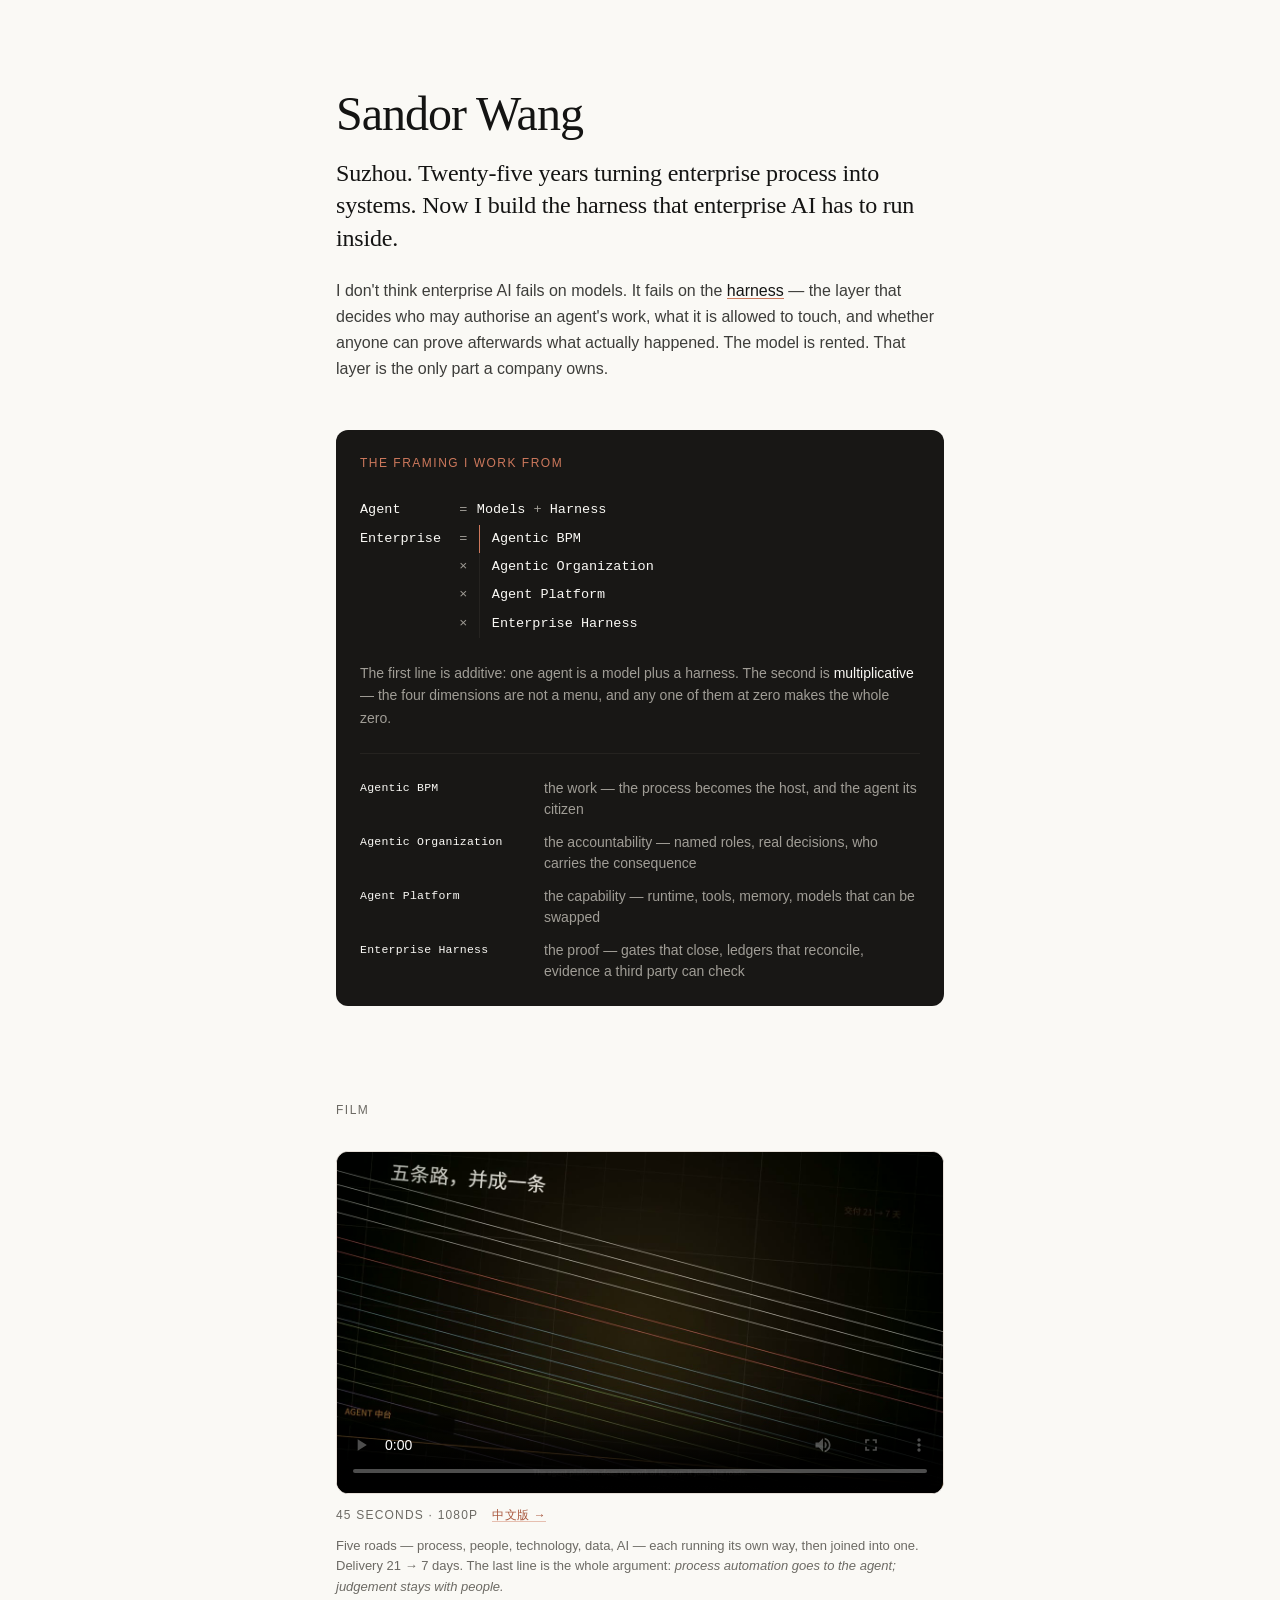
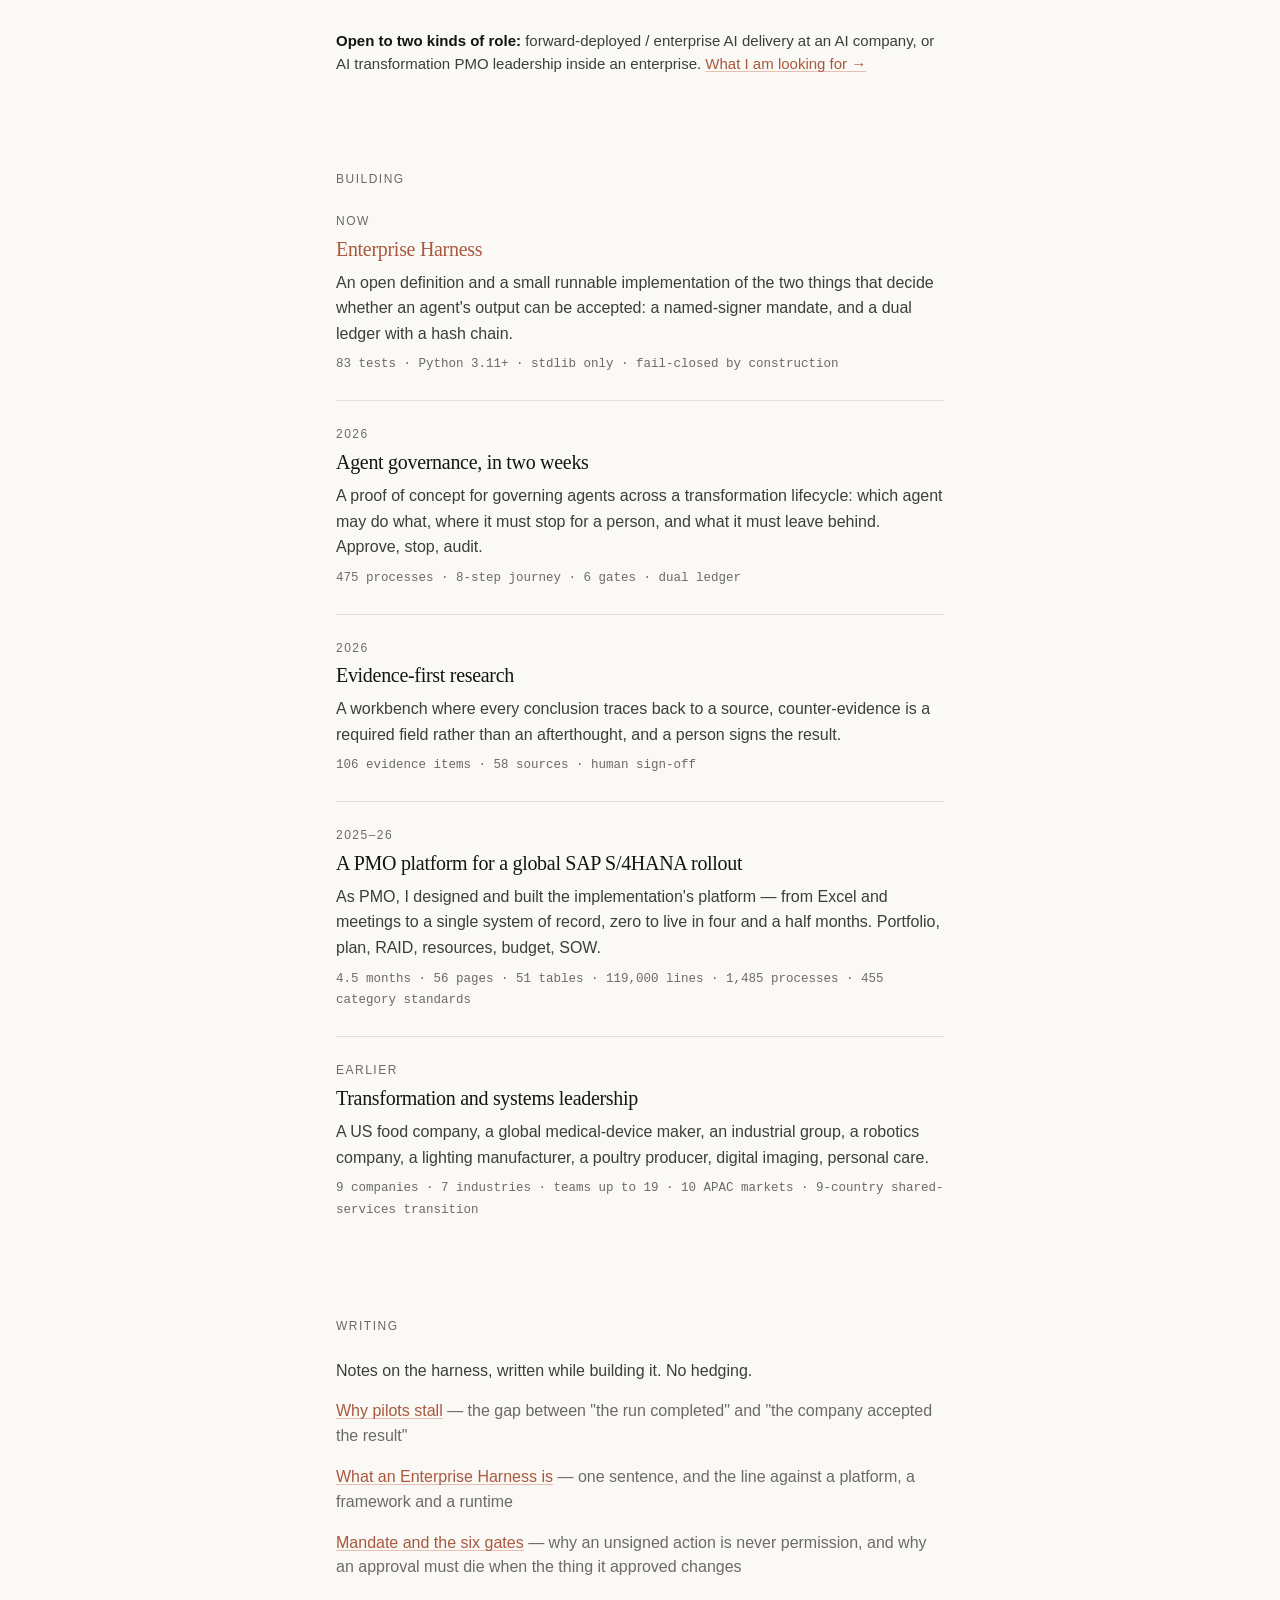
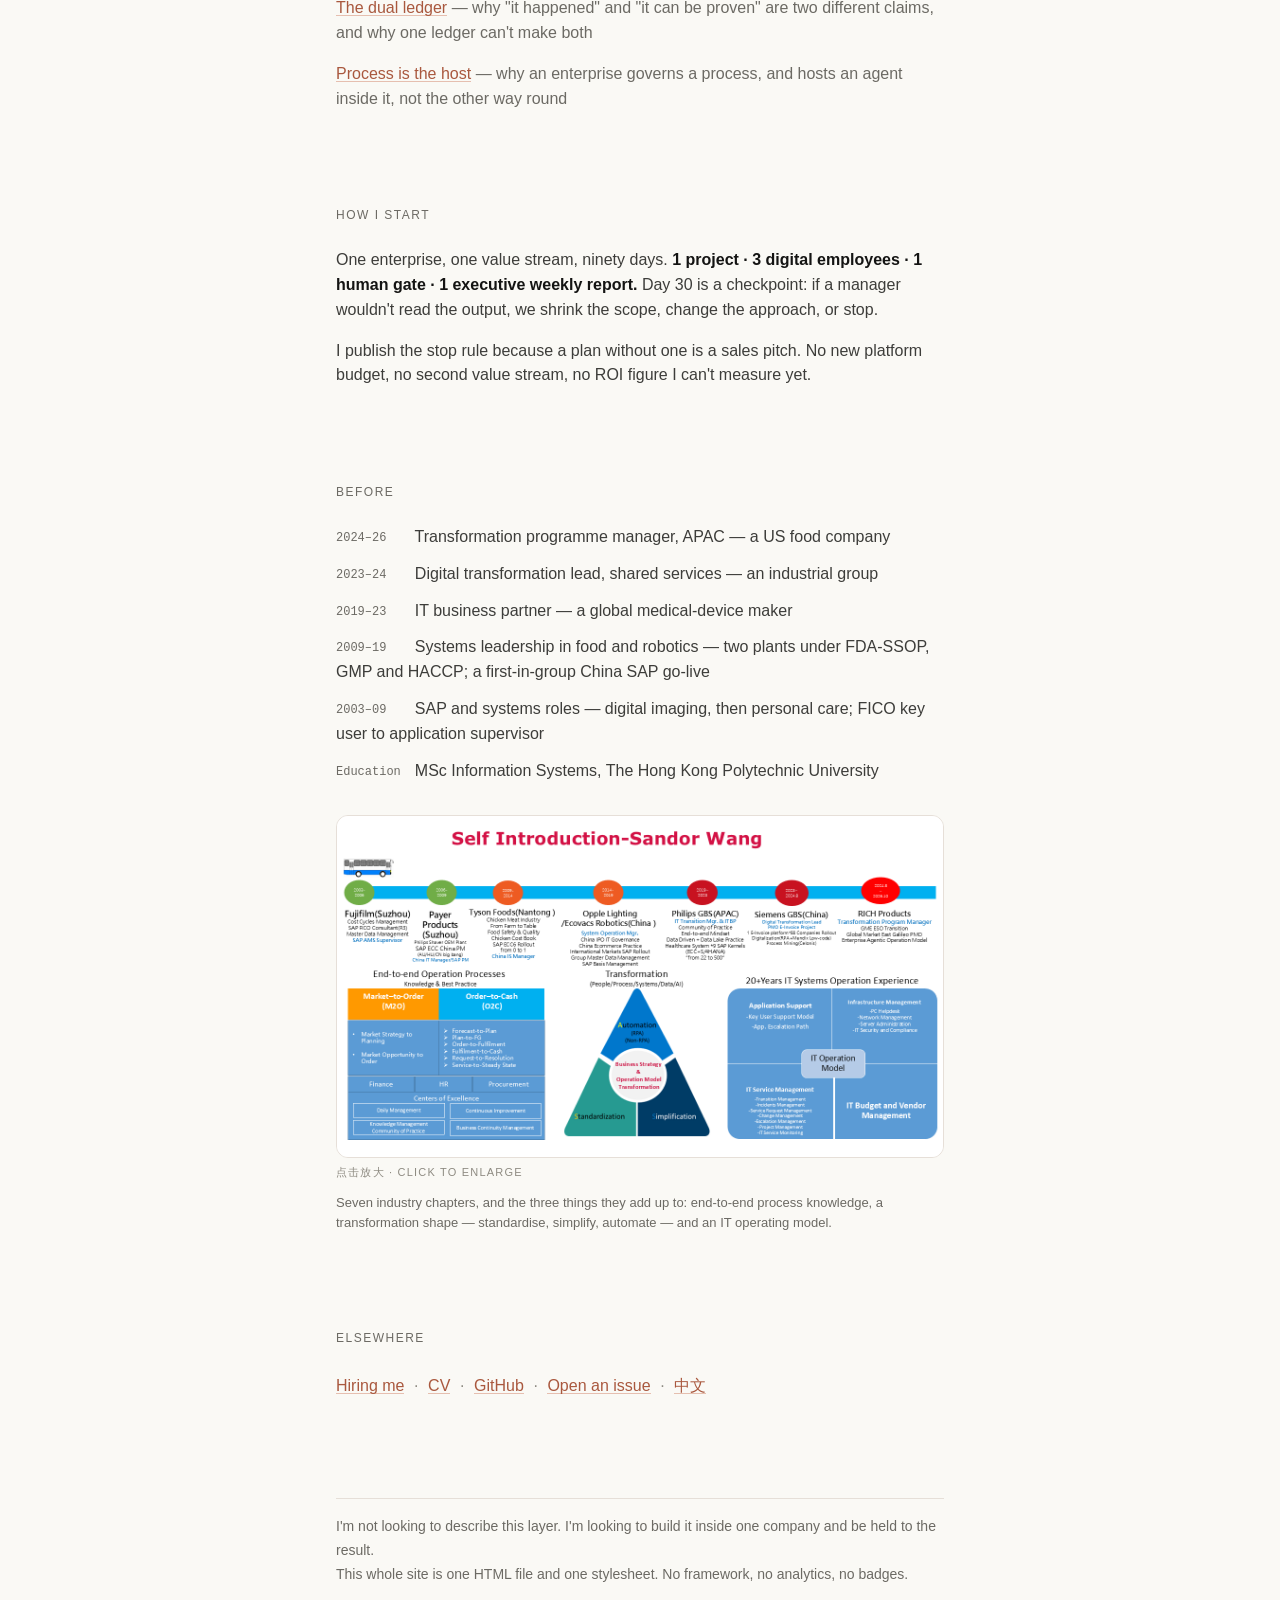
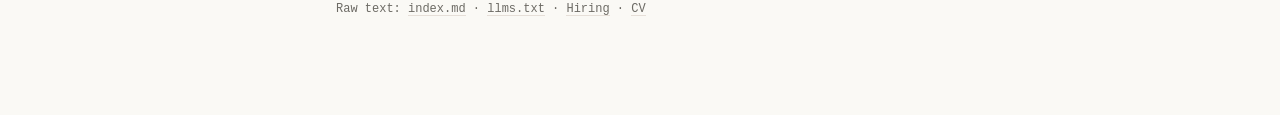
==== index.html @ 7110438d "Images: click to enlarge, pure CSS lightbox (no JavaScript)" ====
<!DOCTYPE html>
<html lang="en">
<head>
<meta charset="utf-8">
<meta name="viewport" content="width=device-width, initial-scale=1">
<title>Sandor Wang — Enterprise Harness · AI transformation PMO</title>
<meta name="description" content="Sandor Wang, Suzhou. AI transformation PMO and enterprise AI delivery. 25+ years of process transformation and PMO; designed and built a PMO platform for a global SAP S/4HANA rollout in 4.5 months; two weeks to make AI agents governable. Now building Enterprise Harness.">
<meta name="keywords" content="AI transformation, AI transformation PMO, enterprise AI, AI adoption, agent governance, AI PMO, forward deployed engineer, enterprise AI solutions architect, digital transformation, PMO transformation, process transformation, SAP S/4HANA program management, human-in-the-loop, audit trail, 企业 AI 落地, AI 转型, 数字化转型">
<meta name="author" content="Sandor Wang">
<link rel="canonical" href="https://sdr010-coder.github.io/">
<link rel="stylesheet" href="styles.css">
<link rel="alternate" type="text/markdown" href="index.md">
<link rel="alternate" hreflang="zh-CN" href="zh.html">

<meta property="og:type" content="profile">
<meta property="og:title" content="Sandor Wang — Enterprise Harness · AI transformation PMO">
<meta property="og:description" content="Enterprise AI does not fail on models. It fails on the harness. 25+ years of enterprise process, now building the layer that makes agent work acceptable, not just executable.">
<meta property="og:url" content="https://sdr010-coder.github.io/">
<meta property="og:image" content="https://sdr010-coder.github.io/assets/harness-picture.png">
<meta name="twitter:card" content="summary_large_image">
<meta name="twitter:title" content="Sandor Wang — Enterprise Harness">
<meta name="twitter:description" content="Enterprise AI does not fail on models. It fails on the harness.">

<!-- GEO: explicit entity definition for generative engines. Every fact here also appears on the page. -->
<script type="application/ld+json">
{
  "@context": "https://schema.org",
  "@type": "Person",
  "@id": "https://sdr010-coder.github.io/#person",
  "name": "Sandor Wang",
  "url": "https://sdr010-coder.github.io/",
  "image": "https://sdr010-coder.github.io/assets/harness-picture.png",
  "jobTitle": "AI transformation PMO lead · enterprise AI delivery",
  "description": "Twenty-five years turning enterprise process into systems across food, medical imaging, medical devices, personal care, industrial automation, lighting and robotics. Designed and built the PMO platform for a global SAP S/4HANA rollout, zero to live in 4.5 months. Now focused on Enterprise Harness: the layer that connects context, process, permissions, human gates and accountability so that agent work becomes auditable operating results instead of demos.",
  "homeLocation": { "@type": "Place", "name": "Suzhou, China" },
  "seeks": {
    "@type": "Demand",
    "name": "Forward-deployed / enterprise AI delivery role at an AI company, or AI transformation PMO leadership inside an enterprise",
    "description": "Forward-deployed engineer, enterprise AI solutions architect, AI delivery lead, AI transformation PMO lead, head of AI adoption.",
    "availabilityStarts": "2026-11-16",
    "areaServed": ["CN", "APAC", "Remote"]
  },
  "knowsAbout": [
    "Enterprise Harness",
    "AI transformation",
    "AI adoption",
    "enterprise AI",
    "agent governance",
    "AI PMO",
    "forward deployed engineering",
    "enterprise AI solutions",
    "Agentic Business Process Management",
    "human-in-the-loop approval gates",
    "audit trails and attestation",
    "process mining and process ontology",
    "PMO transformation",
    "digital transformation",
    "SAP S/4HANA programme delivery",
    "agentic organization design",
    "regulated industry operations",
    "AI 转型",
    "企业 AI 落地",
    "智能体治理"
  ],
  "knowsLanguage": ["en", "zh", "ja"],
  "alumniOf": { "@type": "CollegeOrUniversity", "name": "The Hong Kong Polytechnic University" },
  "sameAs": [
    "https://github.com/sdr010-coder",
    "https://github.com/sdr010-coder/EnterpriseHARNESS"
  ],
  "mainEntityOfPage": "https://sdr010-coder.github.io/",
  "subjectOf": {
    "@type": "CreativeWork",
    "name": "Enterprise Harness",
    "url": "https://github.com/sdr010-coder/EnterpriseHARNESS",
    "description": "An open definition, eleven documents and a small runnable reference implementation: a named-signer mandate, six fail-closed gates, and a dual ledger with a hash chain. Enterprise Harness = Harness + Mandate + Ledger."
  }
}
</script>
</head>
<body>
<div class="wrap">

<h1>Sandor Wang</h1>

<p class="lead">Suzhou. Twenty-five years turning enterprise process into systems. Now I build the harness that enterprise AI has to run inside.</p>

<p class="thesis">I don't think enterprise AI fails on models. It fails on the <em>harness</em> — the layer that decides who may authorise an agent's work, what it is allowed to touch, and whether anyone can prove afterwards what actually happened. The model is rented. That layer is the only part a company owns.</p>

<div class="framing">
  <p class="kicker">The framing I work from</p>

  <div class="formula">
    <span class="lhs">Agent</span>
    <span class="eq">=</span>
    <span class="rhs">Models <span class="op">+</span> Harness</span>

    <span class="lhs">Enterprise</span>
    <span class="eq">=</span>
    <span class="rhs group strong">Agentic BPM</span>

    <span></span><span class="op">×</span>
    <span class="rhs group">Agentic Organization</span>

    <span></span><span class="op">×</span>
    <span class="rhs group">Agent Platform</span>

    <span></span><span class="op">×</span>
    <span class="rhs group">Enterprise Harness</span>
  </div>

  <p class="note">The first line is additive: one agent is a model plus a harness. The second is <strong>multiplicative</strong> — the four dimensions are not a menu, and any one of them at zero makes the whole zero.</p>

  <ul class="dims">
    <li><b>Agentic BPM</b><span>the work — the process becomes the host, and the agent its citizen</span></li>
    <li><b>Agentic Organization</b><span>the accountability — named roles, real decisions, who carries the consequence</span></li>
    <li><b>Agent Platform</b><span>the capability — runtime, tools, memory, models that can be swapped</span></li>
    <li><b>Enterprise Harness</b><span>the proof — gates that close, ledgers that reconcile, evidence a third party can check</span></li>
  </ul>
</div>

<h2 id="film">Film</h2>

<figure class="shot film">
  <video controls preload="metadata" playsinline poster="assets/video/poster-en.jpg">
    <source src="assets/video/agent-platform-en.mp4" type="video/mp4">
    Your browser does not support video. <a href="assets/video/agent-platform-en.mp4">Download the film</a>.
  </video>
  <div class="film-meta">
    <span>45 seconds · 1080p</span>
    <span class="alt"><a href="zh.html#film">中文版 →</a></span>
  </div>
  <figcaption>Five roads — process, people, technology, data, AI — each running its own way, then joined into one. Delivery 21 → 7 days. The last line is the whole argument: <em>process automation goes to the agent; judgement stays with people.</em></figcaption>
</figure>

<p style="margin: var(--s-lg) 0 0; font-size: 15px;">
  <strong>Open to two kinds of role:</strong> forward-deployed / enterprise AI delivery at an AI company, or AI transformation PMO leadership inside an enterprise.
  <a href="hiring.html">What I am looking for →</a>
</p>

<h2>Building</h2>

<dl class="ledger">

  <dt>Now</dt>
  <dd>
    <span class="what"><a href="building/enterprise-harness.html">Enterprise Harness</a></span>
    An open definition and a small runnable implementation of the two things that decide whether an agent's output can be accepted: a named-signer mandate, and a dual ledger with a hash chain.
    <span class="nums">83 tests · Python 3.11+ · stdlib only · fail-closed by construction</span>
  </dd>

  <dt>2026</dt>
  <dd>
    <span class="what">Agent governance, in two weeks</span>
    A proof of concept for governing agents across a transformation lifecycle: which agent may do what, where it must stop for a person, and what it must leave behind. Approve, stop, audit.
    <span class="nums">475 processes · 8-step journey · 6 gates · dual ledger</span>
  </dd>

  <dt>2026</dt>
  <dd>
    <span class="what">Evidence-first research</span>
    A workbench where every conclusion traces back to a source, counter-evidence is a required field rather than an afterthought, and a person signs the result.
    <span class="nums">106 evidence items · 58 sources · human sign-off</span>
  </dd>

  <dt>2025–26</dt>
  <dd>
    <span class="what">A PMO platform for a global SAP S/4HANA rollout</span>
    As PMO, I designed and built the implementation's platform — from Excel and meetings to a single system of record, zero to live in four and a half months. Portfolio, plan, RAID, resources, budget, SOW.
    <span class="nums">4.5 months · 56 pages · 51 tables · 119,000 lines · 1,485 processes · 455 category standards</span>
  </dd>

  <dt>Earlier</dt>
  <dd>
    <span class="what">Transformation and systems leadership</span>
    A US food company, a global medical-device maker, an industrial group, a robotics company, a lighting manufacturer, a poultry producer, digital imaging, personal care.
    <span class="nums">9 companies · 7 industries · teams up to 19 · 10 APAC markets · 9-country shared-services transition</span>
  </dd>

</dl>

<h2>Writing</h2>

<p>Notes on the harness, written while building it. No hedging.</p>

<ul class="notes">
  <li><a href="https://github.com/sdr010-coder/EnterpriseHARNESS/blob/main/docs/01-the-problem.md">Why pilots stall</a> <span class="claim">— the gap between "the run completed" and "the company accepted the result"</span></li>
  <li><a href="https://github.com/sdr010-coder/EnterpriseHARNESS/blob/main/docs/02-what-is-enterprise-harness.md">What an Enterprise Harness is</a> <span class="claim">— one sentence, and the line against a platform, a framework and a runtime</span></li>
  <li><a href="https://github.com/sdr010-coder/EnterpriseHARNESS/blob/main/docs/04-mandate-and-gates.md">Mandate and the six gates</a> <span class="claim">— why an unsigned action is never permission, and why an approval must die when the thing it approved changes</span></li>
  <li><a href="https://github.com/sdr010-coder/EnterpriseHARNESS/blob/main/docs/05-dual-ledger.md">The dual ledger</a> <span class="claim">— why "it happened" and "it can be proven" are two different claims, and why one ledger can't make both</span></li>
  <li><a href="https://github.com/sdr010-coder/EnterpriseHARNESS/blob/main/docs/06-process-is-the-host.md">Process is the host</a> <span class="claim">— why an enterprise governs a process, and hosts an agent inside it, not the other way round</span></li>
</ul>

<h2>How I start</h2>

<p>One enterprise, one value stream, ninety days. <strong>1 project · 3 digital employees · 1 human gate · 1 executive weekly report.</strong> Day 30 is a checkpoint: if a manager wouldn't read the output, we shrink the scope, change the approach, or stop.</p>

<p>I publish the stop rule because a plan without one is a sales pitch. No new platform budget, no second value stream, no ROI figure I can't measure yet.</p>

<h2>Before</h2>

<ul class="before">
  <li><span class="when">2024–26</span> Transformation programme manager, APAC — a US food company</li>
  <li><span class="when">2023–24</span> Digital transformation lead, shared services — an industrial group</li>
  <li><span class="when">2019–23</span> IT business partner — a global medical-device maker</li>
  <li><span class="when">2009–19</span> Systems leadership in food and robotics — two plants under FDA-SSOP, GMP and HACCP; a first-in-group China SAP go-live</li>
  <li><span class="when">2003–09</span> SAP and systems roles — digital imaging, then personal care; FICO key user to application supervisor</li>
  <li><span class="when">Education</span> MSc Information Systems, The Hong Kong Polytechnic University</li>
</ul>

<figure class="shot" id="career-figure">
  <a class="zoom" href="#zoom-career" aria-label="Enlarge the career timeline">
    <img src="assets/career.png" alt="A career timeline from 2003 to 2026 across seven industries, with the end-to-end process maps and the transformation and IT operating models behind them">
  </a>
  <figcaption>Seven industry chapters, and the three things they add up to: end-to-end process knowledge, a transformation shape — standardise, simplify, automate — and an IT operating model.</figcaption>
</figure>

<a class="lightbox" id="zoom-career" href="#career-figure" aria-label="Close the enlarged image">
  <img src="assets/career.png" alt="">
  <span class="hint">click anywhere to close · 点击任意处关闭</span>
</a>

<h2>Elsewhere</h2>

<p class="elsewhere">
  <a href="hiring.html">Hiring me</a><span class="sep">·</span><a href="cv.html">CV</a><span class="sep">·</span><a href="https://github.com/sdr010-coder">GitHub</a><span class="sep">·</span><a href="https://github.com/sdr010-coder/EnterpriseHARNESS/issues">Open an issue</a><span class="sep">·</span><a href="zh.html">中文</a>
</p>

<hr>

<footer>
  I'm not looking to describe this layer. I'm looking to build it inside one company and be held to the result.<br>
  This whole site is one HTML file and one stylesheet. No framework, no analytics, no badges.
  <div class="raw">Raw text: <a href="index.md">index.md</a> · <a href="llms.txt">llms.txt</a> · <a href="hiring.html">Hiring</a> · <a href="cv.html">CV</a></div>
</footer>

</div>
</body>
</html>
---- styles.css ----
/* Sandor Wang — personal site
   Design system: the "claude" pack from awesome-design-md
   (D:/AICODING2/Awesome-Design-md/design-md/claude/DESIGN.md;
    upstream https://github.com/VoltAgent/awesome-design-md).
   Colour, type, spacing and radius tokens are taken from that pack verbatim.
   Dark mode is composed ONLY from the pack's documented dark surfaces.

   Discipline: serif display at weight 400 with negative tracking + humanist
   sans body. Mono is reserved for data (the formula, metrics, dates).
   Coral is scarce: the eyebrow, one accent rule, one underline. */

:root {
  /* ---- colour tokens (pack section: colors) ---- */
  --canvas: #faf9f5;
  --surface-soft: #f5f0e8;
  --surface-card: #efe9de;
  --surface-cream-strong: #e8e0d2;
  --surface-dark: #181715;
  --surface-dark-elevated: #252320;
  --surface-dark-soft: #1f1e1b;

  --ink: #141413;
  --body: #3d3d3a;
  --muted: #6c6a64;
  --muted-soft: #8e8b82;
  --hairline: #e6dfd8;
  --hairline-soft: #ebe6df;

  --primary: #cc785c;
  --primary-active: #a9583e;
  --on-primary: #ffffff;
  --on-dark: #faf9f5;
  --on-dark-soft: #a09d96;

  /* ---- type (pack section: typography) ---- */
  --font-display: "Tiempos Headline", "Copernicus", Garamond, "Times New Roman", serif;
  --font-sans: Inter, -apple-system, BlinkMacSystemFont, "Segoe UI", Roboto, "Helvetica Neue", sans-serif;
  --font-mono: "JetBrains Mono", ui-monospace, SFMono-Regular, Menlo, Consolas, monospace;

  /* ---- spacing (pack section: layout) ---- */
  --s-xxs: 4px;
  --s-xs: 8px;
  --s-sm: 12px;
  --s-md: 16px;
  --s-lg: 24px;
  --s-xl: 32px;
  --s-xxl: 48px;
  --s-section: 96px;

  /* ---- shapes (pack section: shapes) ---- */
  --r-sm: 6px;
  --r-md: 8px;
  --r-lg: 12px;
}

/* Dark mode composed only from documented dark tokens:
   surface-dark, surface-dark-elevated, on-dark, on-dark-soft, cream-strong. */
@media (prefers-color-scheme: dark) {
  :root {
    --canvas: #181715;
    --surface-soft: #1f1e1b;
    --surface-card: #252320;

    --ink: #faf9f5;
    --body: #e8e0d2;
    --muted: #a09d96;
    --muted-soft: #8e8b82;
    --hairline: #252320;
    --hairline-soft: #1f1e1b;
  }
}

* { box-sizing: border-box; }
html { -webkit-text-size-adjust: 100%; scroll-behavior: smooth; }

body {
  margin: 0;
  padding: 88px 28px var(--s-section);
  background: var(--canvas);
  color: var(--ink);
  font-family: var(--font-sans);
  font-size: 16px;
  line-height: 1.55;
  -webkit-font-smoothing: antialiased;
  text-rendering: optimizeLegibility;
}

.wrap { max-width: 38rem; margin: 0 auto; }

/* ---------- display type: serif, weight 400, negative tracking ---------- */

h1 {
  font-family: var(--font-display);
  font-size: clamp(2.25rem, 6vw, 3rem);
  font-weight: 400;
  line-height: 1.1;
  letter-spacing: -1px;
  margin: 0 0 var(--s-md);
}

h2 {
  font-family: var(--font-sans);
  font-size: 12px;
  font-weight: 500;
  line-height: 1.4;
  letter-spacing: 1.5px;
  text-transform: uppercase;
  color: var(--muted);
  margin: var(--s-section) 0 var(--s-lg);
}

p { margin: 0 0 var(--s-md); color: var(--body); }

.lead {
  font-family: var(--font-display);
  font-size: clamp(1.25rem, 3.2vw, 1.5rem);
  font-weight: 400;
  line-height: 1.35;
  letter-spacing: -0.2px;
  color: var(--ink);
  margin-bottom: var(--s-lg);
}

.thesis {
  font-size: 16px;
  line-height: 1.62;
  color: var(--body);
  margin-bottom: 0;
}

.thesis em {
  font-style: normal;
  color: var(--ink);
  box-shadow: inset 0 -1px 0 0 var(--primary);
}

/* Links use primary-active (#a9583e) rather than the pack's coral (#cc785c) on
   body text: coral on cream measures about 2.9:1, which fails WCAG AA for text.
   The documented active token measures about 4.9:1. Coral itself stays on the
   non-text accent: the eyebrow and the accent rule. */
a {
  color: var(--primary-active);
  text-decoration: none;
  box-shadow: inset 0 -1px 0 0 color-mix(in srgb, var(--primary) 45%, transparent);
  transition: box-shadow 120ms ease;
}

a:hover { box-shadow: inset 0 -1px 0 0 currentColor; }

strong { font-weight: 600; color: var(--ink); }

/* ---------- the framing panel: one dark surface on a cream page ---------- */

.framing {
  margin: var(--s-xxl) 0 var(--s-xl);
  padding: var(--s-lg);
  background: var(--surface-dark);
  color: var(--on-dark);
  border-radius: var(--r-lg);
}

.framing .kicker {
  font-family: var(--font-sans);
  font-size: 12px;
  font-weight: 500;
  letter-spacing: 1.5px;
  text-transform: uppercase;
  color: var(--primary);
  margin: 0 0 var(--s-lg);
}

.formula {
  display: grid;
  grid-template-columns: 6.2rem 1.1rem 1fr;
  align-items: baseline;
  font-family: var(--font-mono);
  font-size: 13.5px;
  line-height: 2.1;
}

.formula .lhs { color: var(--on-dark); font-weight: 500; }
.formula .eq,
.formula .op { color: var(--on-dark-soft); }
.formula .rhs { color: var(--on-dark); }

.formula .group {
  border-left: 1px solid var(--surface-dark-elevated);
  padding-left: var(--s-sm);
  margin-left: 2px;
}

.formula .group.strong { border-left-color: var(--primary); }

.framing .note {
  margin: var(--s-lg) 0 0;
  font-size: 14px;
  line-height: 1.6;
  color: var(--on-dark-soft);
}

.framing .note strong { color: var(--on-dark); font-weight: 500; }

.framing .dims {
  margin: var(--s-lg) 0 0;
  padding: var(--s-lg) 0 0;
  border-top: 1px solid var(--surface-dark-elevated);
  list-style: none;
  display: grid;
  gap: var(--s-sm);
}

.framing .dims li {
  display: grid;
  grid-template-columns: 10.5rem 1fr;
  gap: var(--s-md);
  font-size: 14px;
  line-height: 1.5;
  margin: 0;
}

.framing .dims b {
  font-family: var(--font-mono);
  font-size: 11.5px;
  font-weight: 400;
  letter-spacing: 0.02em;
  color: var(--on-dark);
  padding-top: 1px;
}

.framing .dims span { color: var(--on-dark-soft); }

/* In dark mode the page floor is already surface-dark, so the panel would vanish.
   Lift it to the pack's documented elevated dark surface and derive the internal
   hairlines from on-dark instead of introducing a new hex. */
@media (prefers-color-scheme: dark) {
  .framing { background: var(--surface-dark-elevated); }
  .formula .group { border-left-color: color-mix(in srgb, var(--on-dark) 18%, transparent); }
  .framing .dims { border-top-color: color-mix(in srgb, var(--on-dark) 18%, transparent); }
}

/* ---------- ledger ---------- */

dl.ledger { margin: 0; }

dl.ledger dt {
  font-family: var(--font-sans);
  font-size: 12px;
  font-weight: 500;
  letter-spacing: 1.5px;
  text-transform: uppercase;
  color: var(--muted);
  padding-top: var(--s-lg);
}

dl.ledger dt:first-of-type { padding-top: 0; }

dl.ledger dd {
  margin: 6px 0 0;
  padding-bottom: var(--s-lg);
  border-bottom: 1px solid var(--hairline);
  font-size: 16px;
  line-height: 1.6;
  color: var(--body);
}

dl.ledger dd:last-of-type { border-bottom: 0; padding-bottom: 0; }

dl.ledger .what {
  display: block;
  font-family: var(--font-display);
  font-size: 20px;
  font-weight: 400;
  letter-spacing: -0.3px;
  line-height: 1.25;
  color: var(--ink);
  margin-bottom: var(--s-xs);
}

dl.ledger .what a { box-shadow: none; }

dl.ledger .nums {
  display: block;
  font-family: var(--font-mono);
  font-size: 12.5px;
  line-height: 1.75;
  color: var(--muted);
  margin-top: var(--s-xs);
}

/* ---------- writing ---------- */

ul.notes { list-style: none; margin: 0; padding: 0; }

ul.notes li {
  margin: 0 0 var(--s-md);
  line-height: 1.55;
  color: var(--body);
}

ul.notes li .claim { color: var(--muted); }

/* ---------- before ---------- */

ul.before { list-style: none; margin: 0; padding: 0; }

ul.before li {
  margin: 0 0 var(--s-sm);
  line-height: 1.55;
  color: var(--body);
}

ul.before .when {
  font-family: var(--font-mono);
  font-size: 12px;
  color: var(--muted);
  display: inline-block;
  min-width: 6.2em;
  vertical-align: 1px;
}

/* ---------- contact ---------- */

p.elsewhere { line-height: 2; font-size: 16px; }

p.elsewhere span.sep { color: var(--muted-soft); margin: 0 0.6em; }

/* ---------- figures ---------- */

figure.shot { margin: var(--s-xl) 0; }

figure.shot img {
  display: block;
  width: 100%;
  height: auto;
  border: 1px solid var(--hairline);
  border-radius: var(--r-lg);
}

/* Click to enlarge. Pure CSS: the thumbnail links to a full-screen :target
   overlay holding the same image, so there is no JavaScript on the site and
   the big version is already in the browser cache. */

a.zoom {
  display: block;
  cursor: zoom-in;
  box-shadow: none;
  border-radius: var(--r-lg);
}

a.zoom img { transition: opacity 140ms ease; }
a.zoom:hover img { opacity: 0.92; }

a.zoom::after {
  content: "点击放大 · click to enlarge";
  display: block;
  font-family: var(--font-sans);
  font-size: 11px;
  font-weight: 500;
  letter-spacing: 1.2px;
  text-transform: uppercase;
  color: var(--muted-soft);
  margin-top: 6px;
}

.lightbox { display: none; }

.lightbox:target {
  display: flex;
  align-items: center;
  justify-content: center;
  position: fixed;
  inset: 0;
  z-index: 200;
  padding: 20px;
  background: rgba(20, 20, 19, 0.94);
  box-shadow: none;
  text-decoration: none;
  cursor: zoom-out;
  backdrop-filter: blur(3px);
}

.lightbox img {
  max-width: 100%;
  max-height: 100%;
  width: auto;
  height: auto;
  border-radius: var(--r-md);
  box-shadow: 0 20px 60px rgba(0, 0, 0, 0.5);
}

.lightbox .hint {
  position: fixed;
  top: 18px;
  right: 24px;
  font-family: var(--font-sans);
  font-size: 11px;
  letter-spacing: 1.2px;
  text-transform: uppercase;
  color: #faf9f5;
  opacity: 0.75;
}

figure.shot figcaption {
  font-family: var(--font-sans);
  font-size: 13px;
  line-height: 1.55;
  color: var(--muted);
  margin-top: var(--s-sm);
}

figure.shot figcaption a { color: var(--muted); }

/* ---------- footer ---------- */

hr {
  border: 0;
  border-top: 1px solid var(--hairline);
  margin: var(--s-section) 0 var(--s-md);
}

footer {
  font-size: 14px;
  line-height: 1.7;
  color: var(--muted);
}

footer a { color: var(--muted); box-shadow: inset 0 -1px 0 0 var(--hairline); }

footer .raw {
  font-family: var(--font-mono);
  font-size: 12px;
  color: var(--muted);
  margin-top: var(--s-sm);
}

/* ---------- project page ---------- */

.back {
  font-family: var(--font-sans);
  font-size: 14px;
  font-weight: 500;
  display: inline-block;
  margin-bottom: var(--s-xxl);
}

.kicker {
  font-family: var(--font-sans);
  font-size: 12px;
  font-weight: 500;
  letter-spacing: 1.5px;
  text-transform: uppercase;
  color: var(--primary);
  margin: 0 0 var(--s-sm);
}

.summary {
  font-family: var(--font-display);
  font-size: clamp(1.3rem, 3.4vw, 1.6rem);
  font-weight: 400;
  line-height: 1.35;
  letter-spacing: -0.2px;
  color: var(--ink);
  margin-bottom: var(--s-lg);
}

.summary em { font-style: italic; }

.fig-formula {
  font-family: var(--font-mono);
  font-size: 13.5px;
  line-height: 2.1;
  color: var(--body);
  background: var(--surface-soft);
  border: 1px solid var(--hairline);
  border-radius: var(--r-md);
  padding: var(--s-md) var(--s-lg);
  margin: var(--s-lg) 0;
  display: block;
}

.fig-formula strong { color: var(--ink); font-weight: 500; }

.body p { color: var(--body); }

.body p.dim { color: var(--muted); }

/* ---------- hiring page ---------- */

.track {
  margin: 0 0 var(--s-xxl);
  padding: var(--s-lg);
  background: var(--surface-soft);
  border-radius: var(--r-lg);
}

.track .who {
  font-family: var(--font-sans);
  font-size: 12px;
  font-weight: 500;
  letter-spacing: 1.5px;
  text-transform: uppercase;
  color: var(--primary-active);
  margin: 0 0 var(--s-sm);
}

.track h3 {
  font-family: var(--font-display);
  font-size: 22px;
  font-weight: 400;
  line-height: 1.25;
  letter-spacing: -0.3px;
  color: var(--ink);
  margin: 0 0 var(--s-sm);
}

.track p { font-size: 15px; line-height: 1.6; margin-bottom: var(--s-sm); }
.track p:last-child { margin-bottom: 0; }

.track .role {
  font-family: var(--font-mono);
  font-size: 12.5px;
  line-height: 1.7;
  color: var(--muted);
  margin-top: var(--s-sm);
  margin-bottom: 0;
}

ul.roles { list-style: none; margin: 0 0 var(--s-lg); padding: 0; }

ul.roles li {
  font-size: 14px;
  line-height: 1.6;
  color: var(--body);
  padding-left: 1.1em;
  text-indent: -1.1em;
  margin-bottom: 4px;
}

ul.roles li::before { content: "·"; color: var(--muted-soft); margin-right: 0.6em; }

.no-list { list-style: none; margin: 0; padding: 0; }
.no-list li {
  font-size: 15px;
  line-height: 1.6;
  color: var(--body);
  margin-bottom: var(--s-xs);
  padding-left: 1.2em;
  text-indent: -1.2em;
}
.no-list li::before { content: "—"; color: var(--primary); margin-right: 0.6em; }

.contact-card {
  margin: var(--s-xl) 0 0;
  padding: var(--s-lg);
  border: 1px solid var(--hairline);
  border-radius: var(--r-lg);
}
.contact-card p { font-size: 15px; margin-bottom: var(--s-sm); }
.contact-card p:last-child { margin-bottom: 0; }

/* ---------- CV page ---------- */

.cv-head { margin-bottom: var(--s-lg); }

.cv-role {
  font-family: var(--font-sans);
  font-size: 13px;
  font-weight: 500;
  letter-spacing: 0.02em;
  color: var(--muted);
  margin: 0 0 var(--s-sm);
}

.cv-block { margin: 0 0 var(--s-xl); }

.cv-block h2 { margin: var(--s-xl) 0 var(--s-sm); }

.cv-item { margin: 0 0 var(--s-md); }

.cv-item .line {
  display: flex;
  justify-content: space-between;
  gap: var(--s-md);
  align-items: baseline;
  flex-wrap: wrap;
}

.cv-item .title {
  font-family: var(--font-display);
  font-size: 17px;
  font-weight: 400;
  letter-spacing: -0.2px;
  color: var(--ink);
}

.cv-item .dates {
  font-family: var(--font-mono);
  font-size: 12px;
  color: var(--muted);
  white-space: nowrap;
}

.cv-item .org {
  font-size: 14px;
  color: var(--muted);
  margin: 2px 0 4px;
}

.cv-item ul { margin: 6px 0 0; padding-left: 18px; }
.cv-item li { font-size: 14px; line-height: 1.55; color: var(--body); margin-bottom: 3px; }

.cv-skill {
  display: grid;
  grid-template-columns: 9rem 1fr;
  gap: var(--s-md);
  font-size: 14px;
  line-height: 1.55;
  margin-bottom: var(--s-xs);
}
.cv-skill b { font-weight: 500; color: var(--ink); }
.cv-skill span { color: var(--body); }

@media print {
  .cv-skill { grid-template-columns: 8rem 1fr; }
}

/* ---------- film ---------- */

.film { margin: var(--s-xl) 0 var(--s-lg); }

.film video {
  display: block;
  width: 100%;
  height: auto;
  border-radius: var(--r-lg);
  border: 1px solid var(--hairline);
  background: var(--surface-dark);
}

.film-meta {
  display: flex;
  flex-wrap: wrap;
  gap: 6px 14px;
  align-items: baseline;
  font-family: var(--font-sans);
  font-size: 12px;
  font-weight: 500;
  letter-spacing: 1.2px;
  text-transform: uppercase;
  color: var(--muted);
  margin-top: var(--s-sm);
}

.film-meta .alt { letter-spacing: 0.5px; text-transform: none; font-weight: 400; }

/* ---------- small screens ---------- */

@media (max-width: 560px) {
  body { padding: 56px 22px 64px; }
  .formula { grid-template-columns: 4.4rem 1rem 1fr; font-size: 12.5px; }
  .framing { padding: var(--s-md); }
  .framing .dims li { grid-template-columns: 1fr; gap: 2px; }
  .framing .dims b { padding-top: 4px; }
  ul.before .when { display: block; min-width: 0; }
  h1 { letter-spacing: -0.6px; }
}

/* ---------- print ---------- */

@media print {
  :root {
    --canvas: #ffffff;
    --ink: #000000;
    --body: #222222;
    --muted: #555555;
    --muted-soft: #666666;
    --hairline: #cccccc;
    --primary: #8a3b26;
    --primary-active: #8a3b26;
  }
  body { padding: 0; font-size: 10.5pt; }
  .framing { background: #f4f1ea; color: #141413; }
  .framing .kicker { color: #8a3b26; }
  .framing .lhs, .framing .rhs, .framing .note strong, .framing .dims b { color: #141413; }
  .framing .eq, .framing .op, .framing .note, .framing .dims span { color: #55524c; }
  .formula .group { border-left-color: #d8d2c8; }
  .formula .group.strong { border-left-color: #8a3b26; }
  .framing .dims { border-top-color: #d8d2c8; }
  a { color: inherit; box-shadow: none; }
  a.zoom::after { content: ""; }
  .lightbox { display: none !important; }
  h2 { margin-top: 36px; }
  dl.ledger dd, figure.shot { break-inside: avoid; }
}
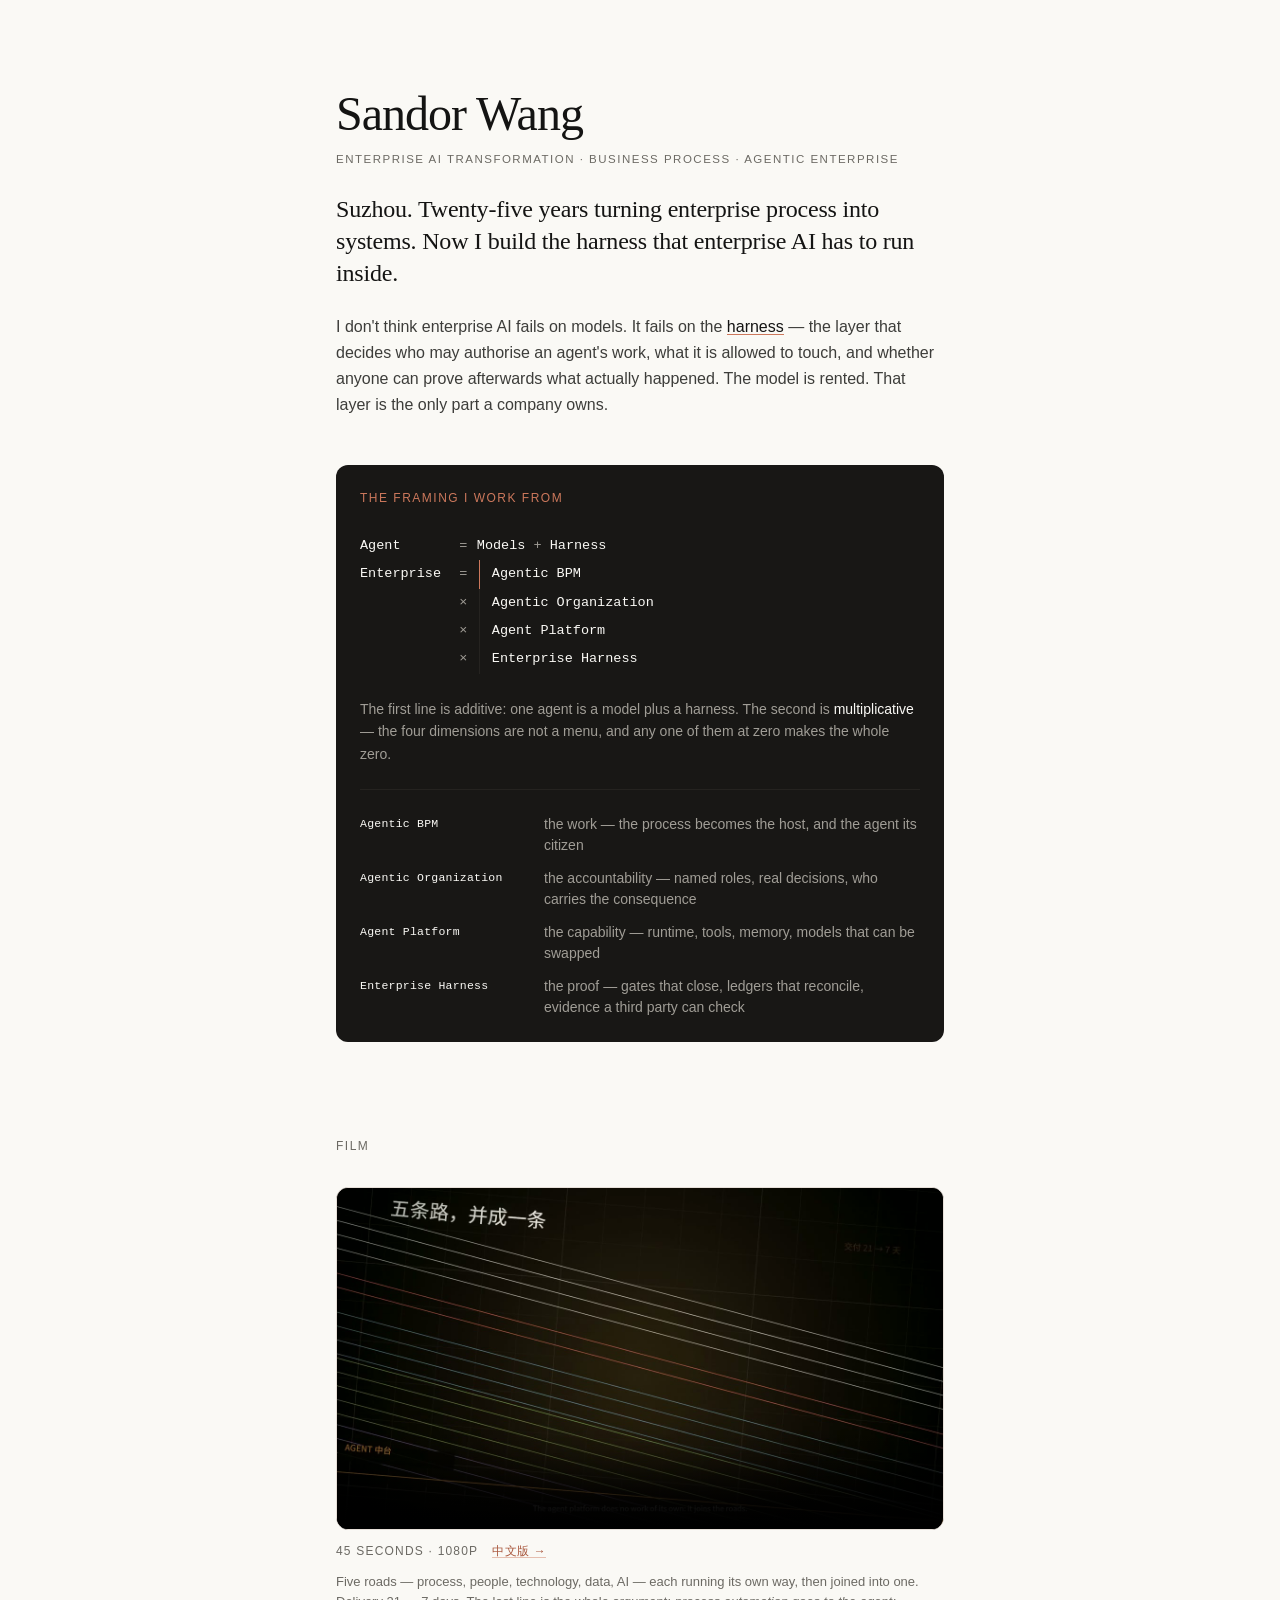
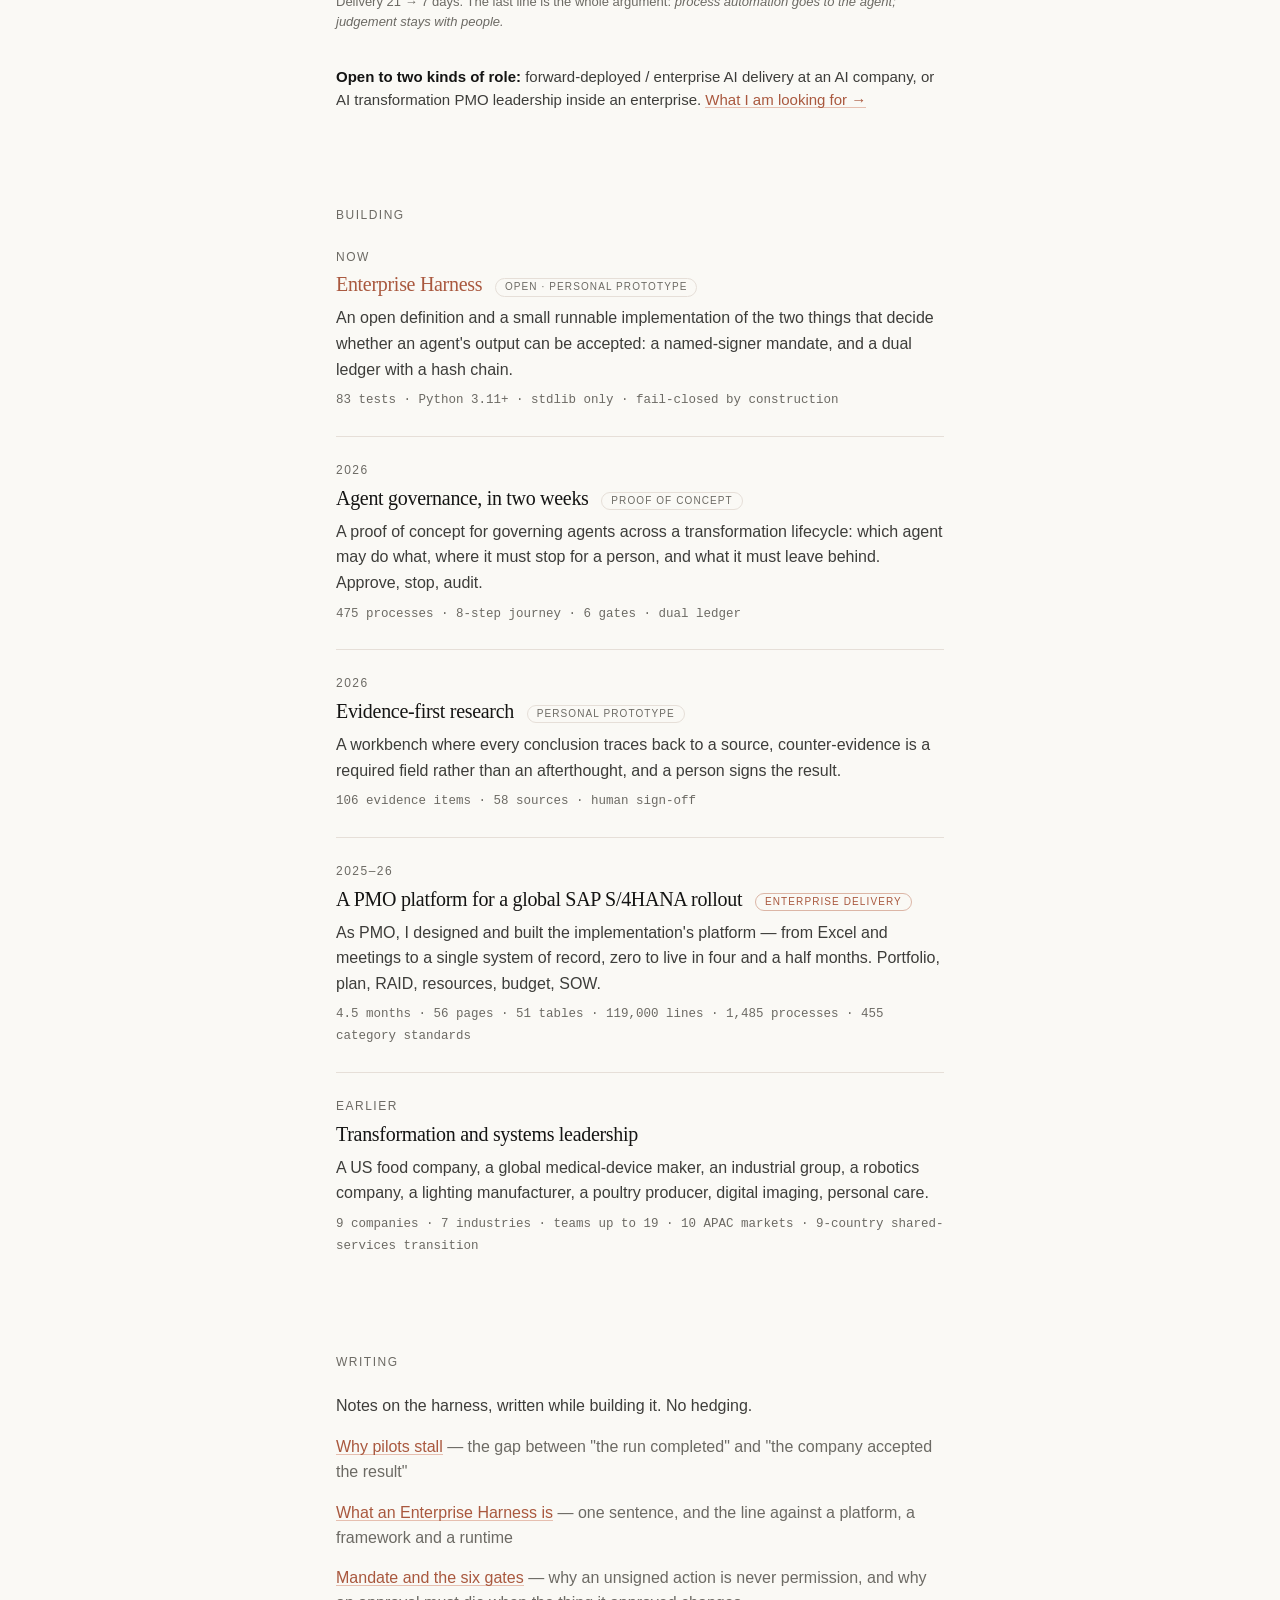
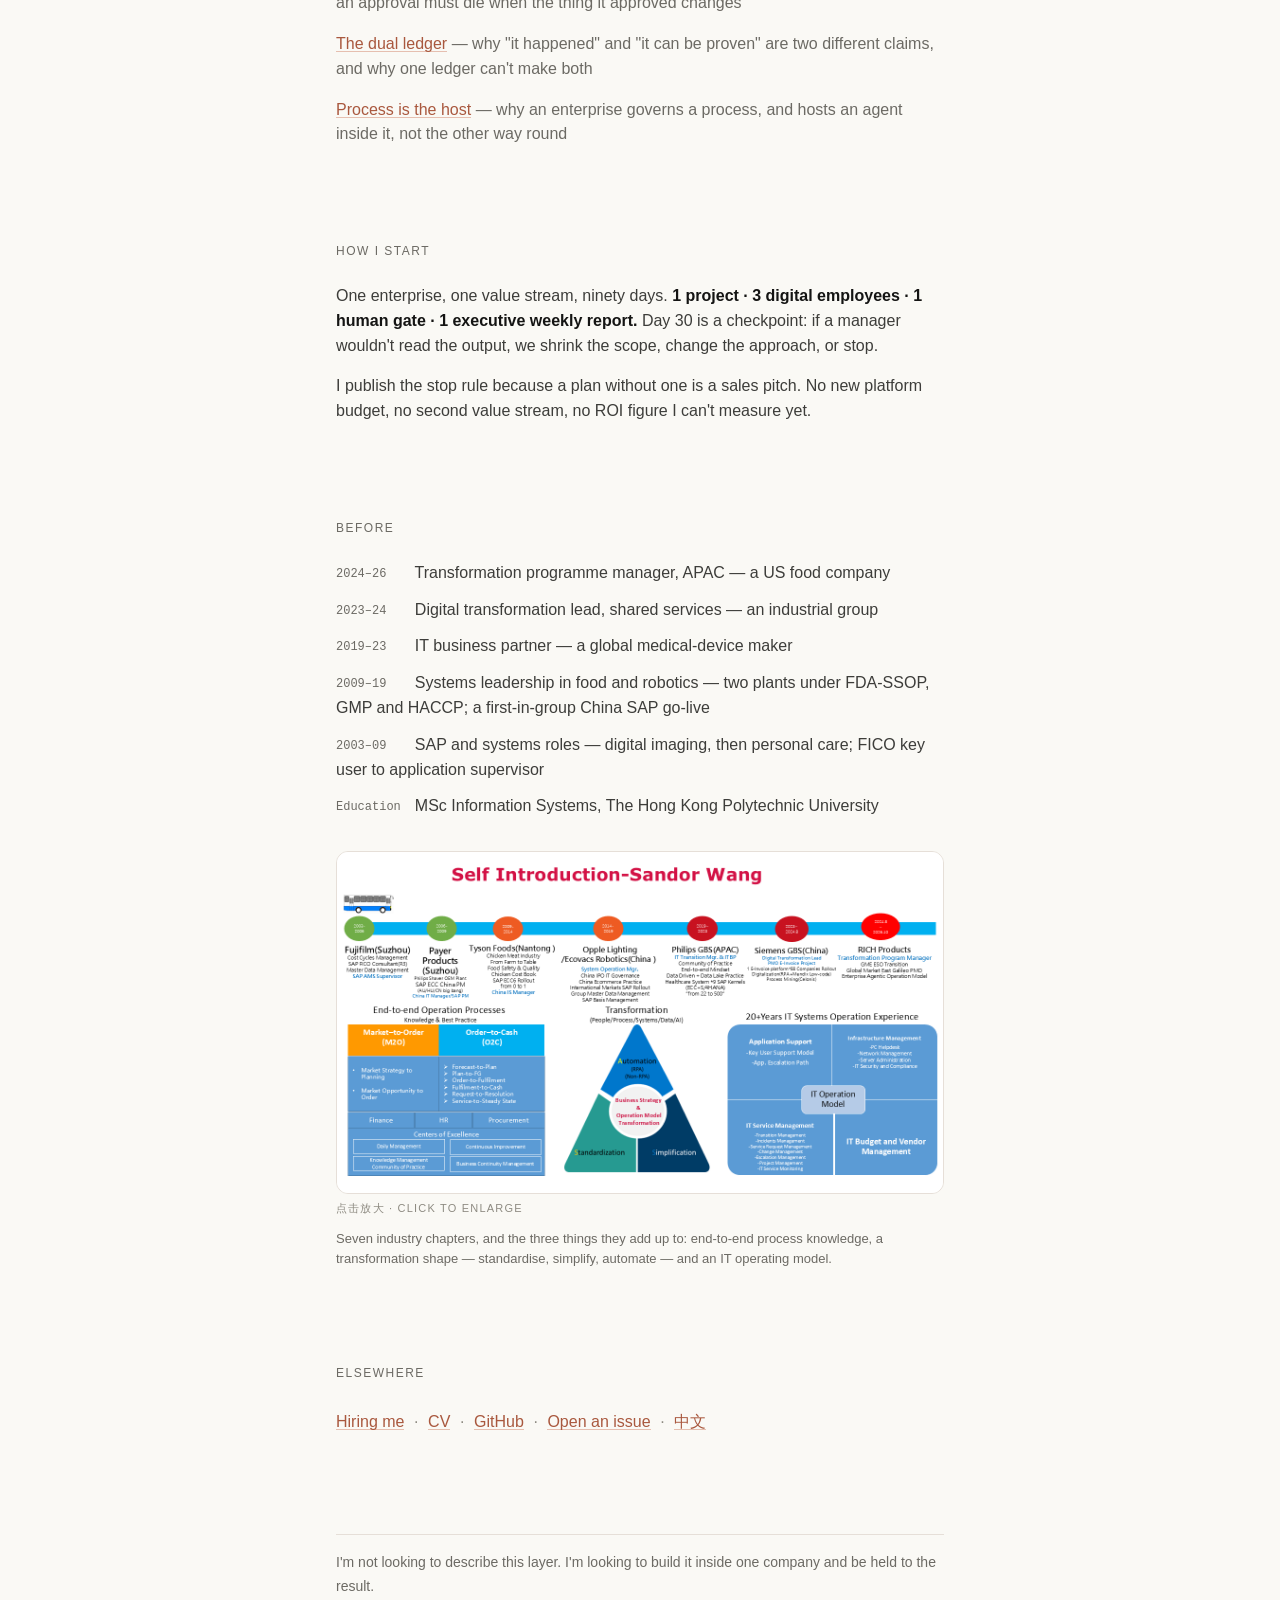
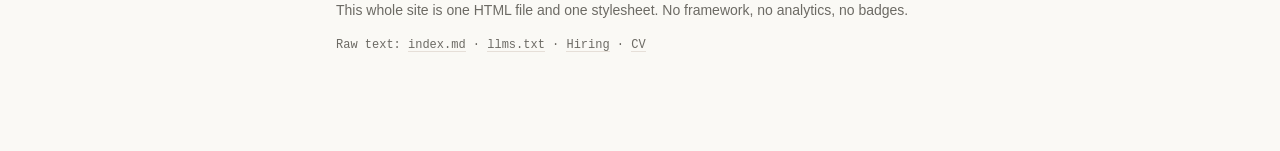
==== commit 15f559d9: "Reposition per HR review: transformation-leader CV with maturity labels, third role track" ====
--- a/index.html
+++ b/index.html
@@ -83,6 +83,8 @@
 
 <h1>Sandor Wang</h1>
 
+<p class="role-line">Enterprise AI transformation · business process · agentic enterprise</p>
+
 <p class="lead">Suzhou. Twenty-five years turning enterprise process into systems. Now I build the harness that enterprise AI has to run inside.</p>
 
 <p class="thesis">I don't think enterprise AI fails on models. It fails on the <em>harness</em> — the layer that decides who may authorise an agent's work, what it is allowed to touch, and whether anyone can prove afterwards what actually happened. The model is rented. That layer is the only part a company owns.</p>
@@ -144,28 +146,28 @@
 
   <dt>Now</dt>
   <dd>
-    <span class="what"><a href="building/enterprise-harness.html">Enterprise Harness</a></span>
+    <span class="what"><a href="building/enterprise-harness.html">Enterprise Harness</a> <span class="tag">open · personal prototype</span></span>
     An open definition and a small runnable implementation of the two things that decide whether an agent's output can be accepted: a named-signer mandate, and a dual ledger with a hash chain.
     <span class="nums">83 tests · Python 3.11+ · stdlib only · fail-closed by construction</span>
   </dd>
 
   <dt>2026</dt>
   <dd>
-    <span class="what">Agent governance, in two weeks</span>
+    <span class="what">Agent governance, in two weeks <span class="tag">proof of concept</span></span>
     A proof of concept for governing agents across a transformation lifecycle: which agent may do what, where it must stop for a person, and what it must leave behind. Approve, stop, audit.
     <span class="nums">475 processes · 8-step journey · 6 gates · dual ledger</span>
   </dd>
 
   <dt>2026</dt>
   <dd>
-    <span class="what">Evidence-first research</span>
+    <span class="what">Evidence-first research <span class="tag">personal prototype</span></span>
     A workbench where every conclusion traces back to a source, counter-evidence is a required field rather than an afterthought, and a person signs the result.
     <span class="nums">106 evidence items · 58 sources · human sign-off</span>
   </dd>
 
   <dt>2025–26</dt>
   <dd>
-    <span class="what">A PMO platform for a global SAP S/4HANA rollout</span>
+    <span class="what">A PMO platform for a global SAP S/4HANA rollout <span class="tag ent">enterprise delivery</span></span>
     As PMO, I designed and built the implementation's platform — from Excel and meetings to a single system of record, zero to live in four and a half months. Portfolio, plan, RAID, resources, budget, SOW.
     <span class="nums">4.5 months · 56 pages · 51 tables · 119,000 lines · 1,485 processes · 455 category standards</span>
   </dd>
--- a/styles.css
+++ b/styles.css
@@ -126,6 +126,18 @@
   line-height: 1.62;
   color: var(--body);
   margin-bottom: 0;
+}
+
+/* the positioning line: searchable role vocabulary without turning the
+   first screen into a job title, which the reference sites deliberately avoid */
+.role-line {
+  font-family: var(--font-sans);
+  font-size: 11.5px;
+  font-weight: 500;
+  letter-spacing: 1.5px;
+  text-transform: uppercase;
+  color: var(--muted);
+  margin: -6px 0 var(--s-lg);
 }
 
 .thesis em {
@@ -604,6 +616,61 @@
   font-size: 14px;
   color: var(--muted);
   margin: 2px 0 4px;
+}
+
+/* maturity labels — the honest distinction the HR review asked for:
+   enterprise delivery vs personal prototype vs proof of concept */
+.tag {
+  display: inline-block;
+  font-family: var(--font-sans);
+  font-size: 10px;
+  font-weight: 500;
+  letter-spacing: 1.1px;
+  text-transform: uppercase;
+  color: var(--muted);
+  border: 1px solid var(--hairline);
+  border-radius: 999px;
+  padding: 2px 9px;
+  margin-left: 8px;
+  vertical-align: 1px;
+  white-space: nowrap;
+}
+
+.tag.ent {
+  color: var(--primary-active);
+  border-color: color-mix(in srgb, var(--primary) 40%, var(--hairline));
+}
+
+.proj { margin: 0 0 var(--s-lg); }
+
+.proj dl {
+  display: grid;
+  grid-template-columns: 7.2rem 1fr;
+  gap: 3px var(--s-md);
+  margin: 8px 0 0;
+  font-size: 14px;
+  line-height: 1.55;
+}
+
+.proj dt {
+  font-family: var(--font-sans);
+  font-size: 10.5px;
+  font-weight: 500;
+  letter-spacing: 1px;
+  text-transform: uppercase;
+  color: var(--muted);
+  padding-top: 3px;
+}
+
+.proj dd { margin: 0; color: var(--body); }
+
+.cv-note {
+  font-size: 13px;
+  line-height: 1.6;
+  color: var(--muted);
+  border-left: 2px solid var(--hairline);
+  padding-left: var(--s-md);
+  margin: var(--s-md) 0 0;
 }
 
 .cv-item ul { margin: 6px 0 0; padding-left: 18px; }
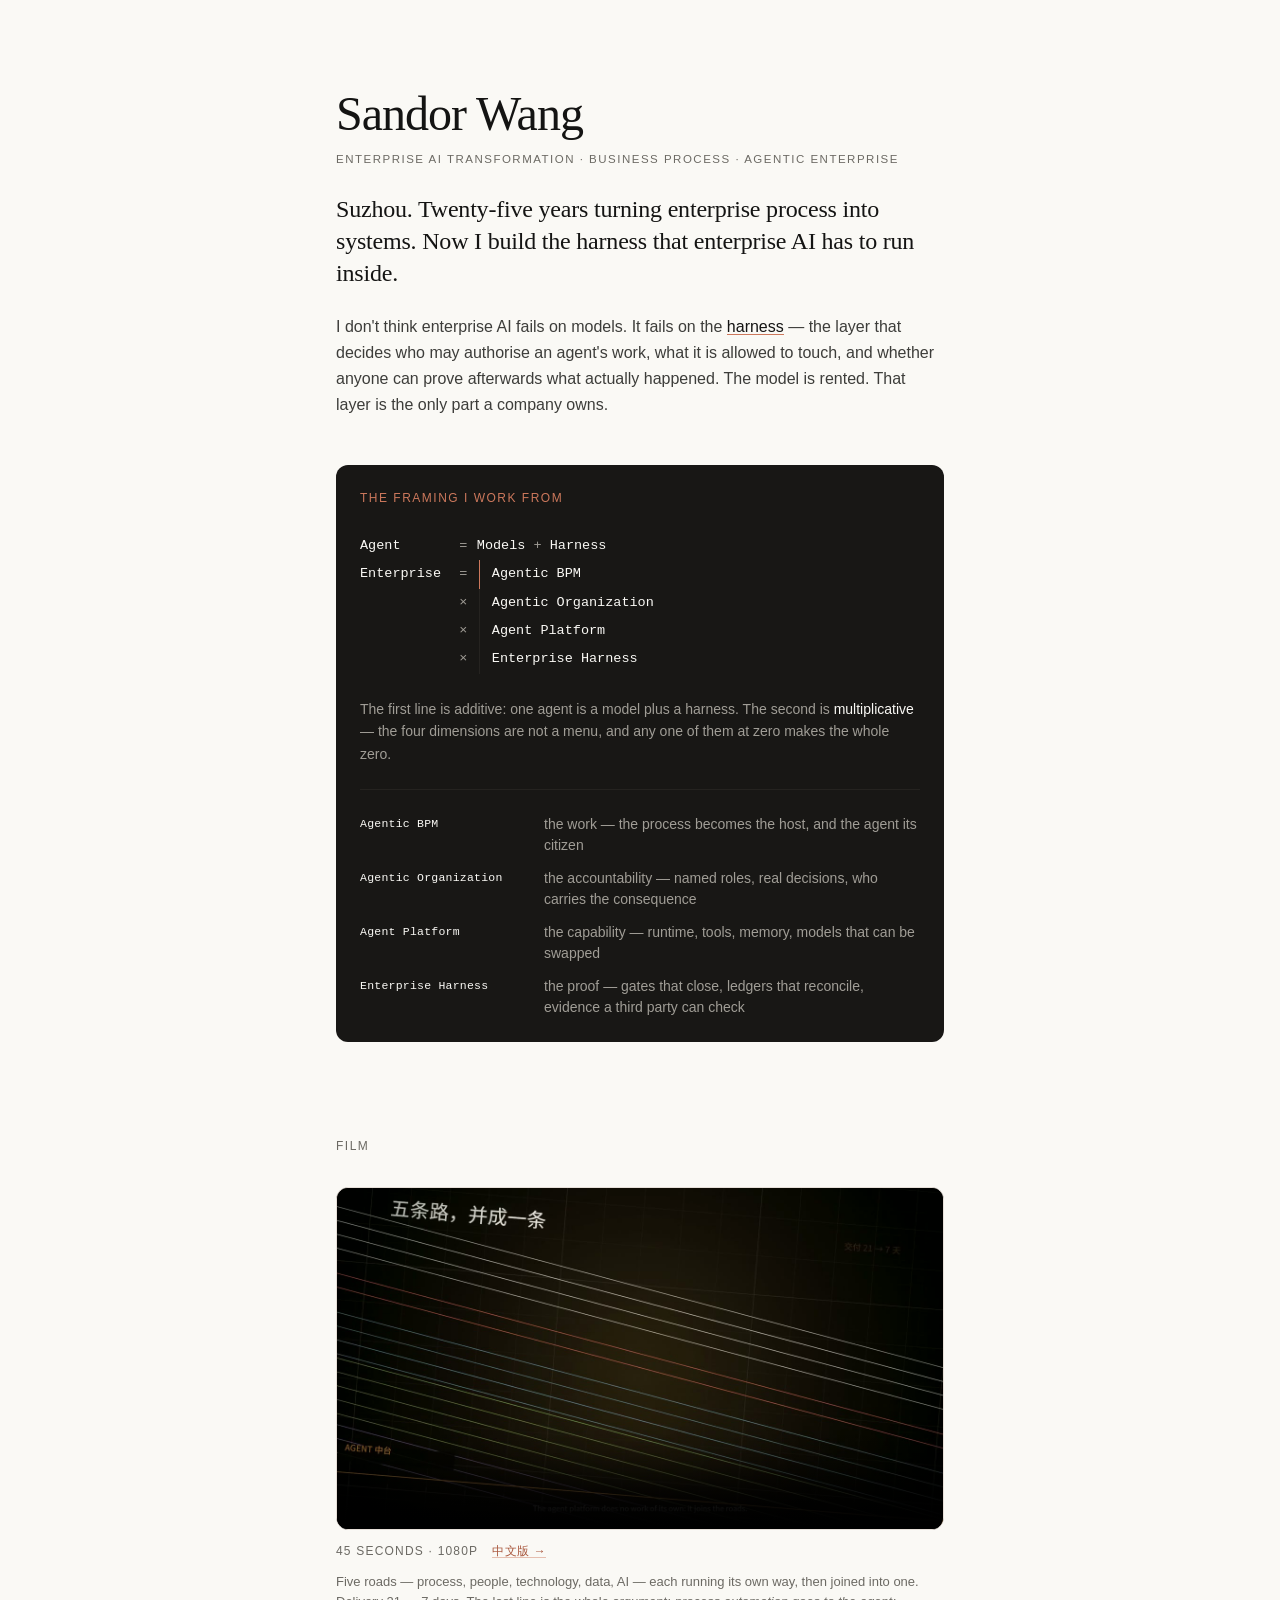
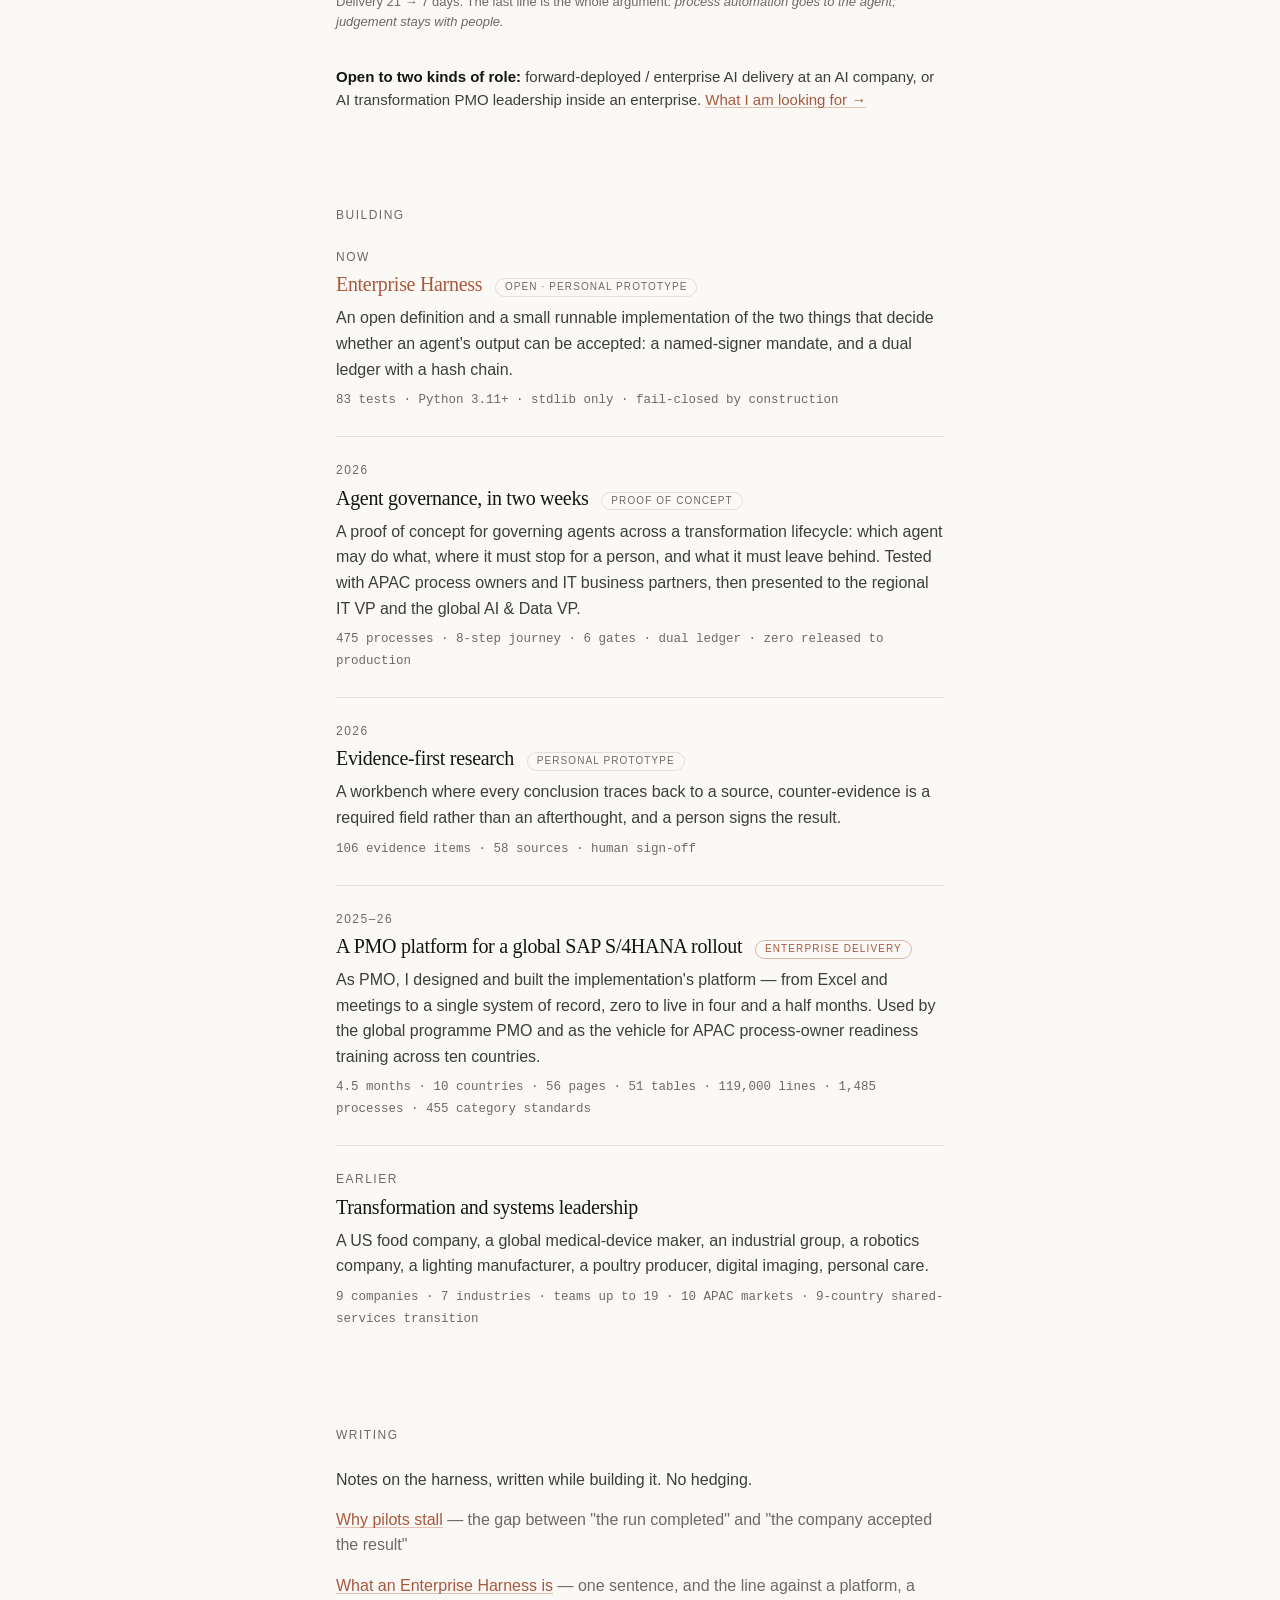
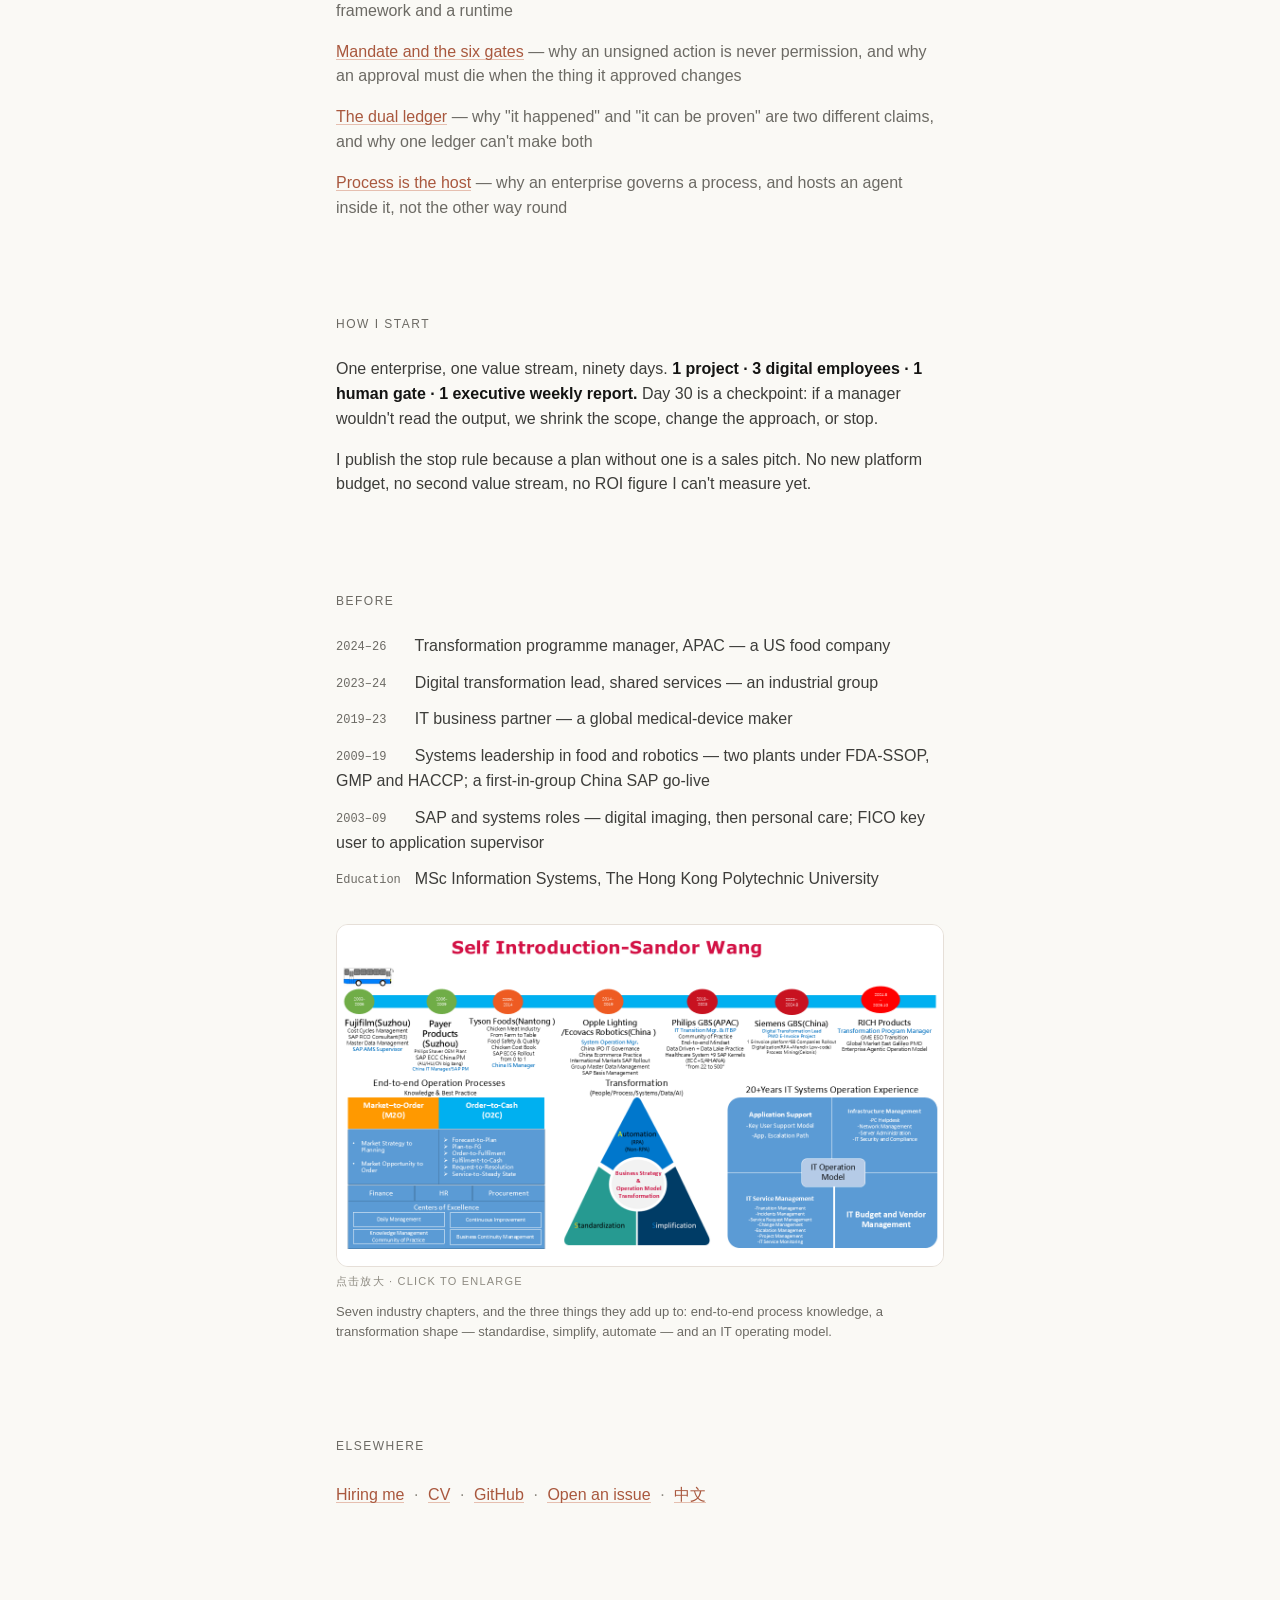
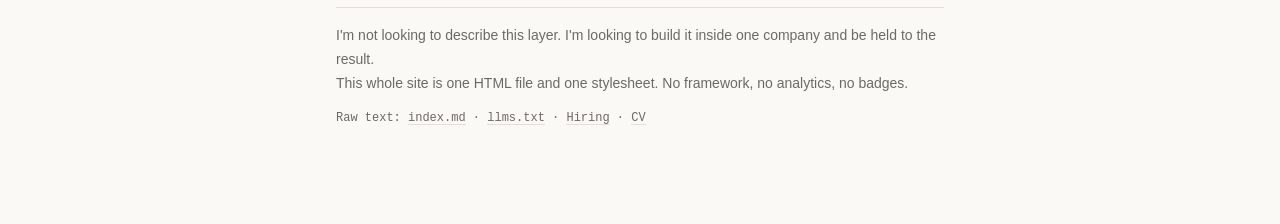
==== commit 4a164039: "Add adoption and validation evidence: 10-country PMO training, APAC stakeholder testing, executive r" ====
--- a/index.html
+++ b/index.html
@@ -154,8 +154,8 @@
   <dt>2026</dt>
   <dd>
     <span class="what">Agent governance, in two weeks <span class="tag">proof of concept</span></span>
-    A proof of concept for governing agents across a transformation lifecycle: which agent may do what, where it must stop for a person, and what it must leave behind. Approve, stop, audit.
-    <span class="nums">475 processes · 8-step journey · 6 gates · dual ledger</span>
+    A proof of concept for governing agents across a transformation lifecycle: which agent may do what, where it must stop for a person, and what it must leave behind. Tested with APAC process owners and IT business partners, then presented to the regional IT VP and the global AI &amp; Data VP.
+    <span class="nums">475 processes · 8-step journey · 6 gates · dual ledger · zero released to production</span>
   </dd>
 
   <dt>2026</dt>
@@ -168,8 +168,8 @@
   <dt>2025–26</dt>
   <dd>
     <span class="what">A PMO platform for a global SAP S/4HANA rollout <span class="tag ent">enterprise delivery</span></span>
-    As PMO, I designed and built the implementation's platform — from Excel and meetings to a single system of record, zero to live in four and a half months. Portfolio, plan, RAID, resources, budget, SOW.
-    <span class="nums">4.5 months · 56 pages · 51 tables · 119,000 lines · 1,485 processes · 455 category standards</span>
+    As PMO, I designed and built the implementation's platform — from Excel and meetings to a single system of record, zero to live in four and a half months. Used by the global programme PMO and as the vehicle for APAC process-owner readiness training across ten countries.
+    <span class="nums">4.5 months · 10 countries · 56 pages · 51 tables · 119,000 lines · 1,485 processes · 455 category standards</span>
   </dd>
 
   <dt>Earlier</dt>
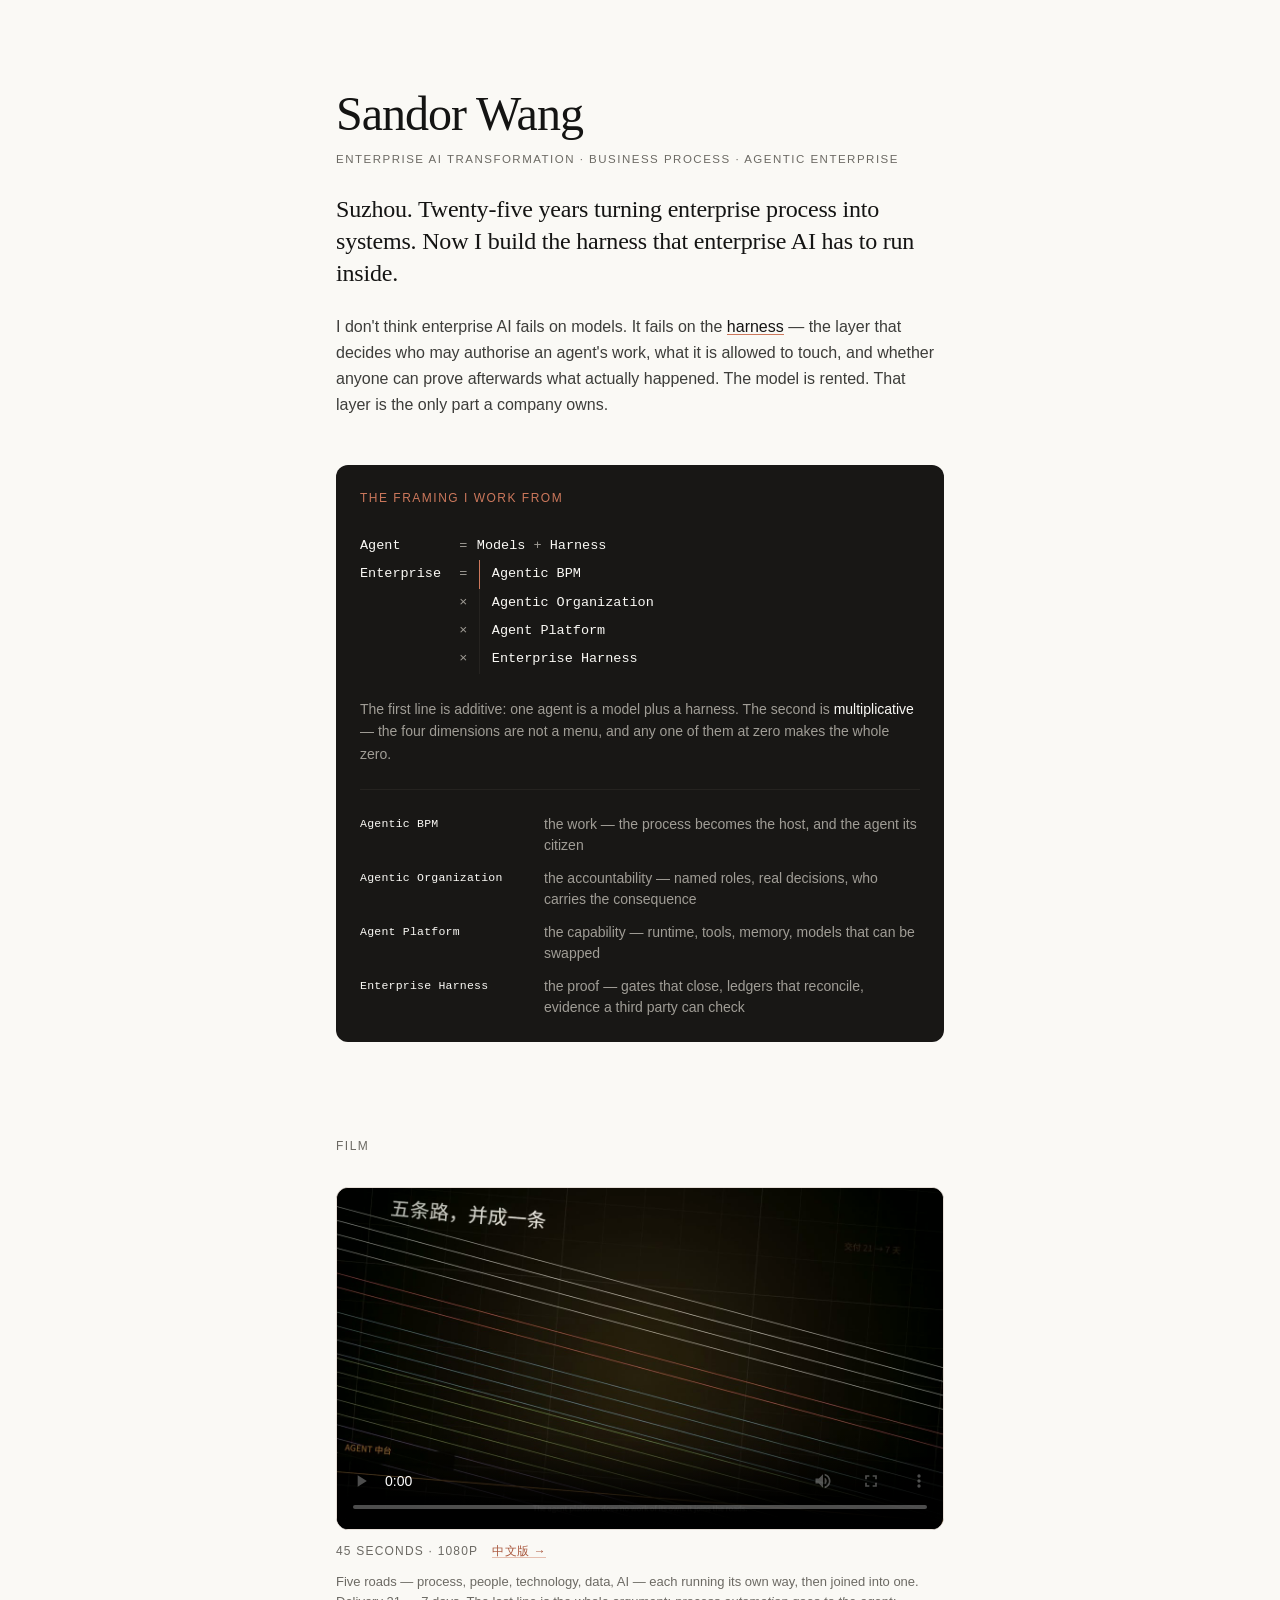
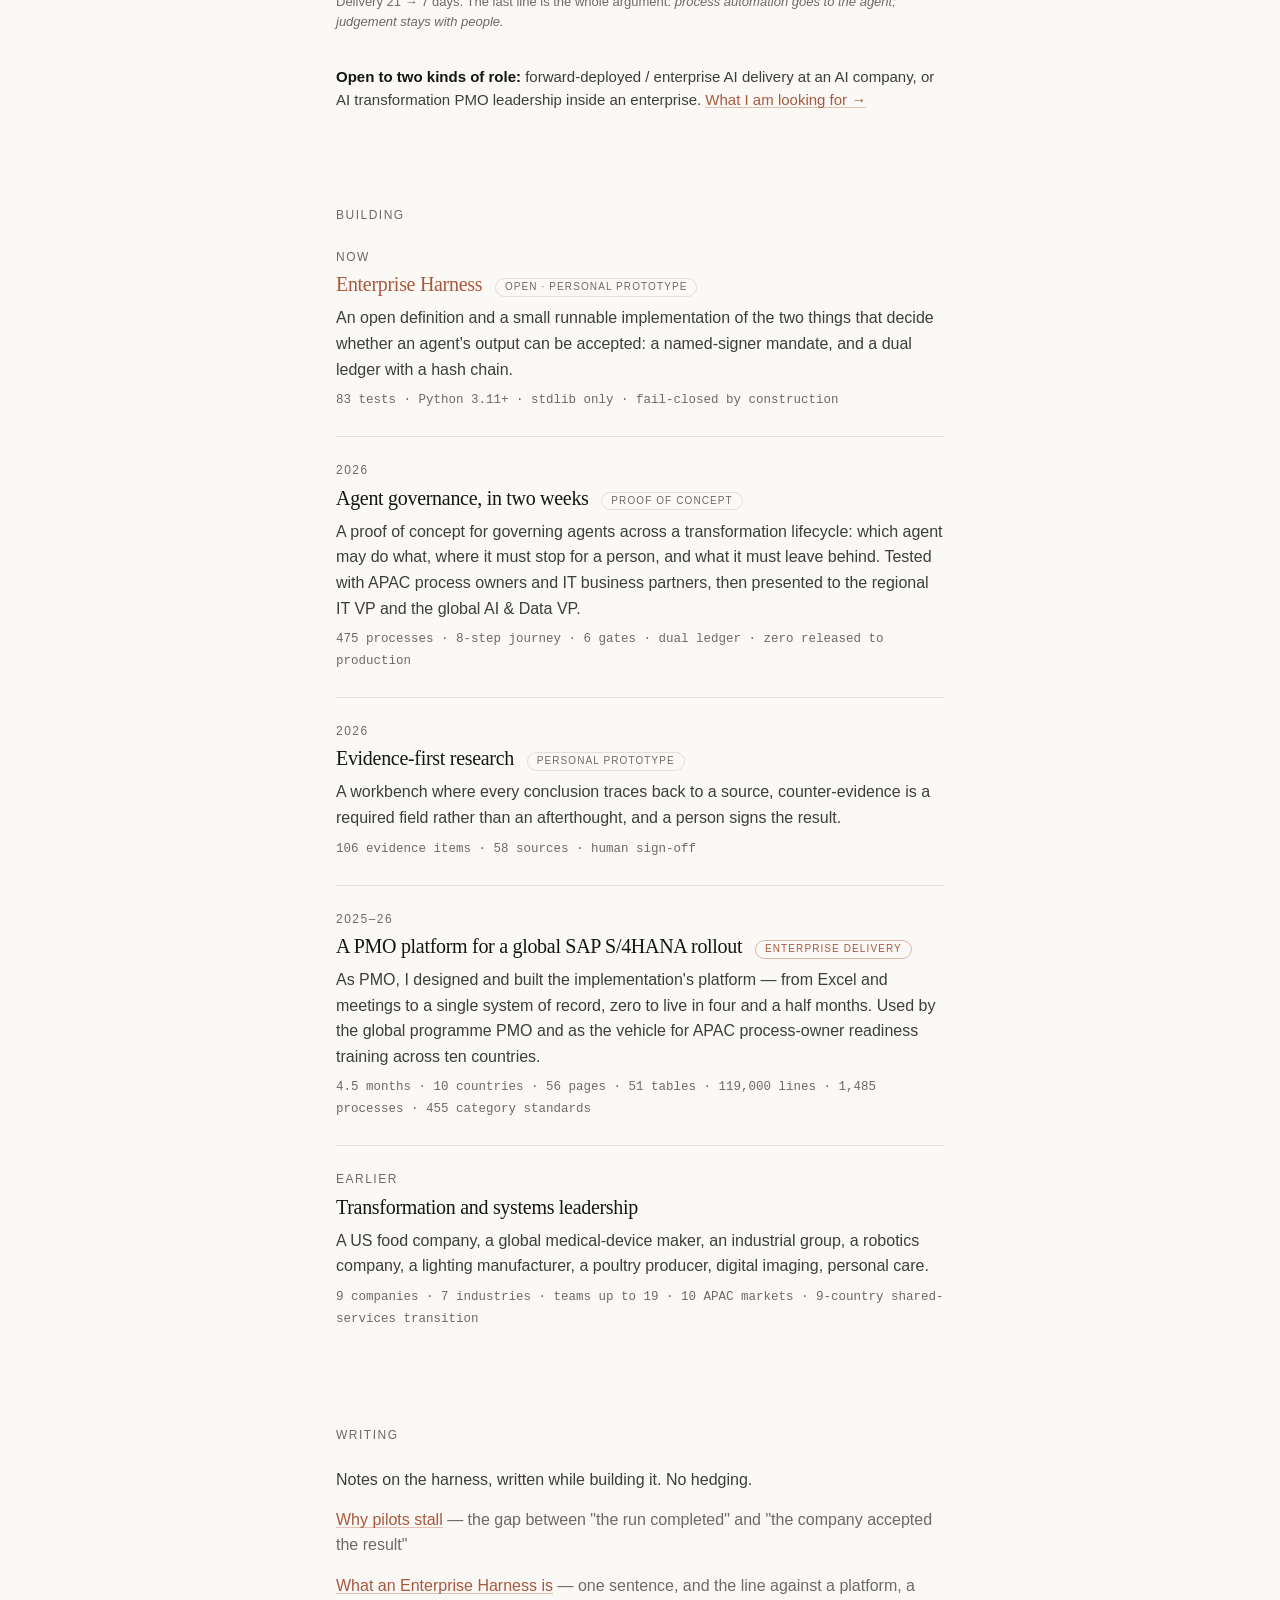
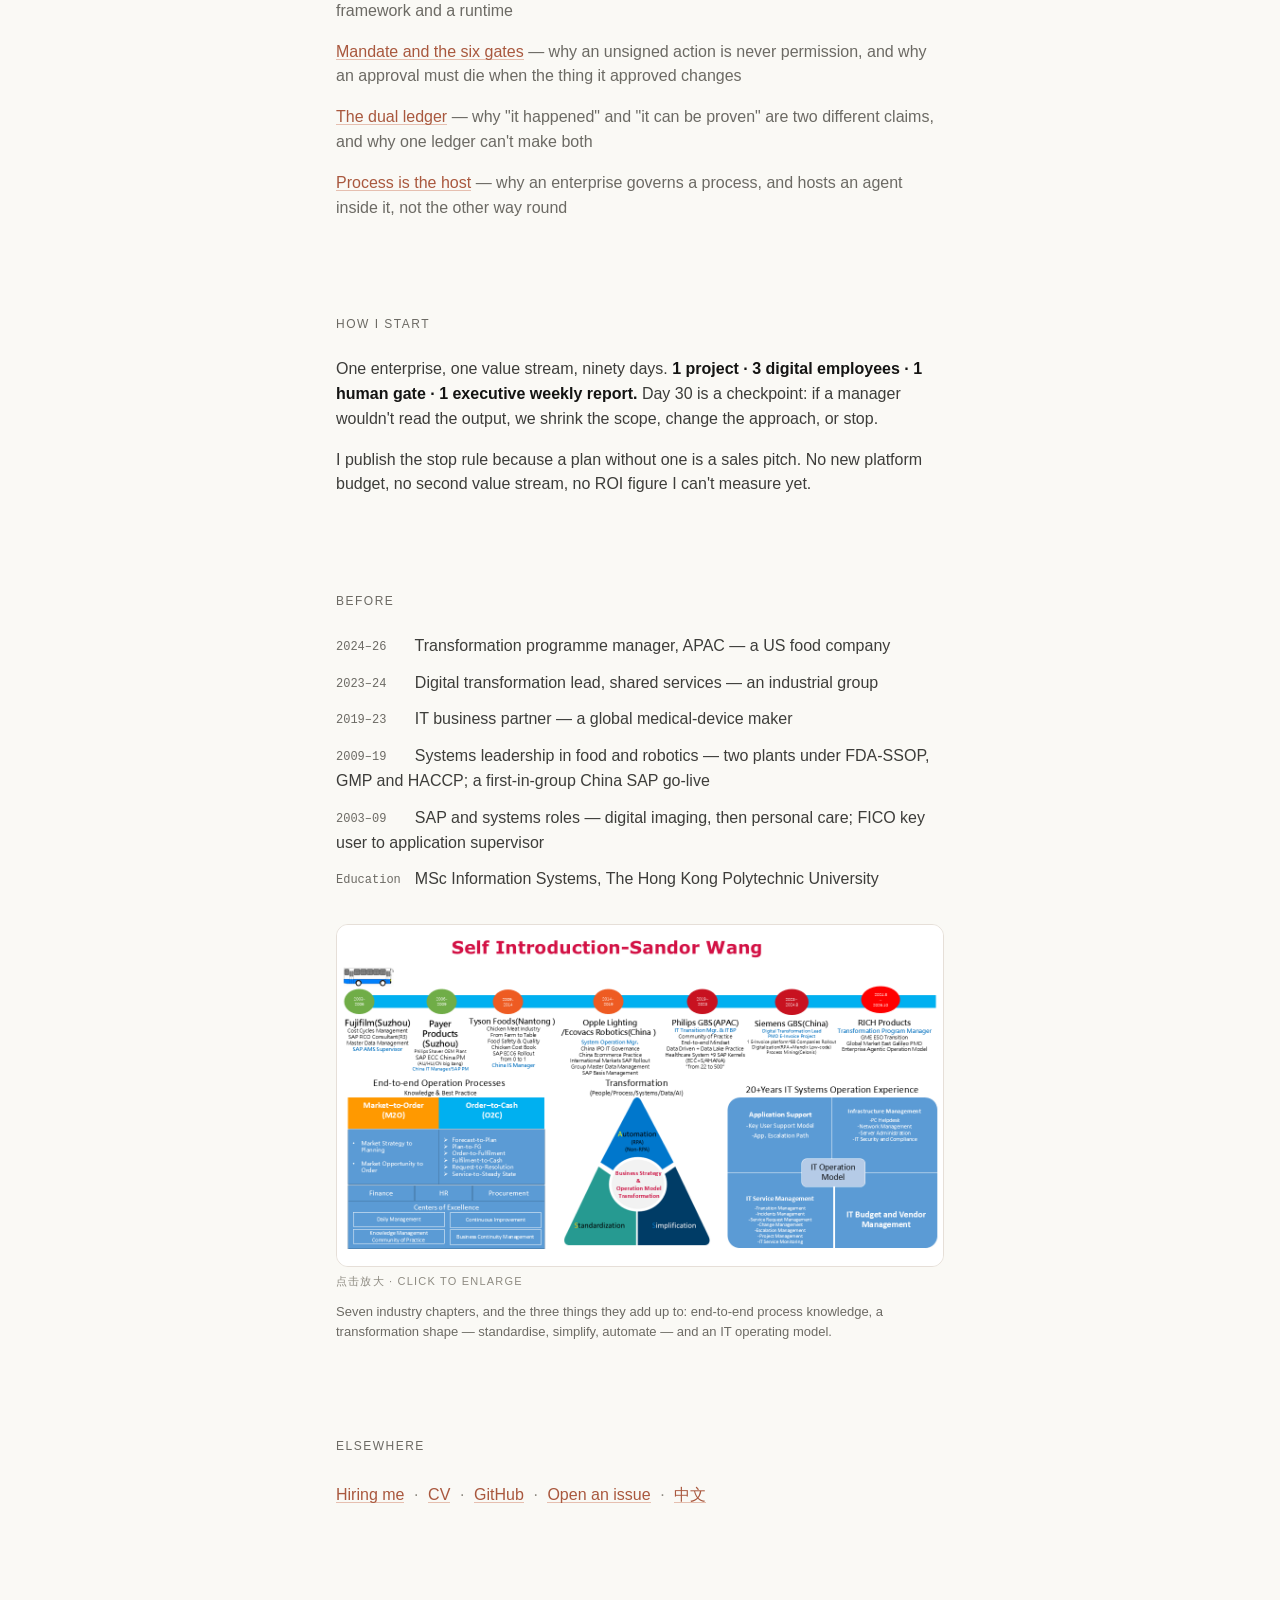
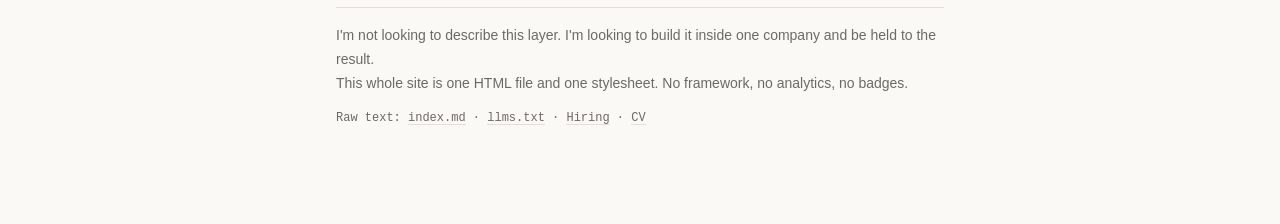
==== commit 3a10fad4: "Narrow to Shanghai/Suzhou with Hangzhou/Beijing relocation; state management-first preference" ====
--- a/index.html
+++ b/index.html
@@ -38,7 +38,7 @@
     "name": "Forward-deployed / enterprise AI delivery role at an AI company, or AI transformation PMO leadership inside an enterprise",
     "description": "Forward-deployed engineer, enterprise AI solutions architect, AI delivery lead, AI transformation PMO lead, head of AI adoption.",
     "availabilityStarts": "2026-11-16",
-    "areaServed": ["CN", "APAC", "Remote"]
+    "areaServed": ["Shanghai", "Suzhou", "Hangzhou", "Beijing"]
   },
   "knowsAbout": [
     "Enterprise Harness",
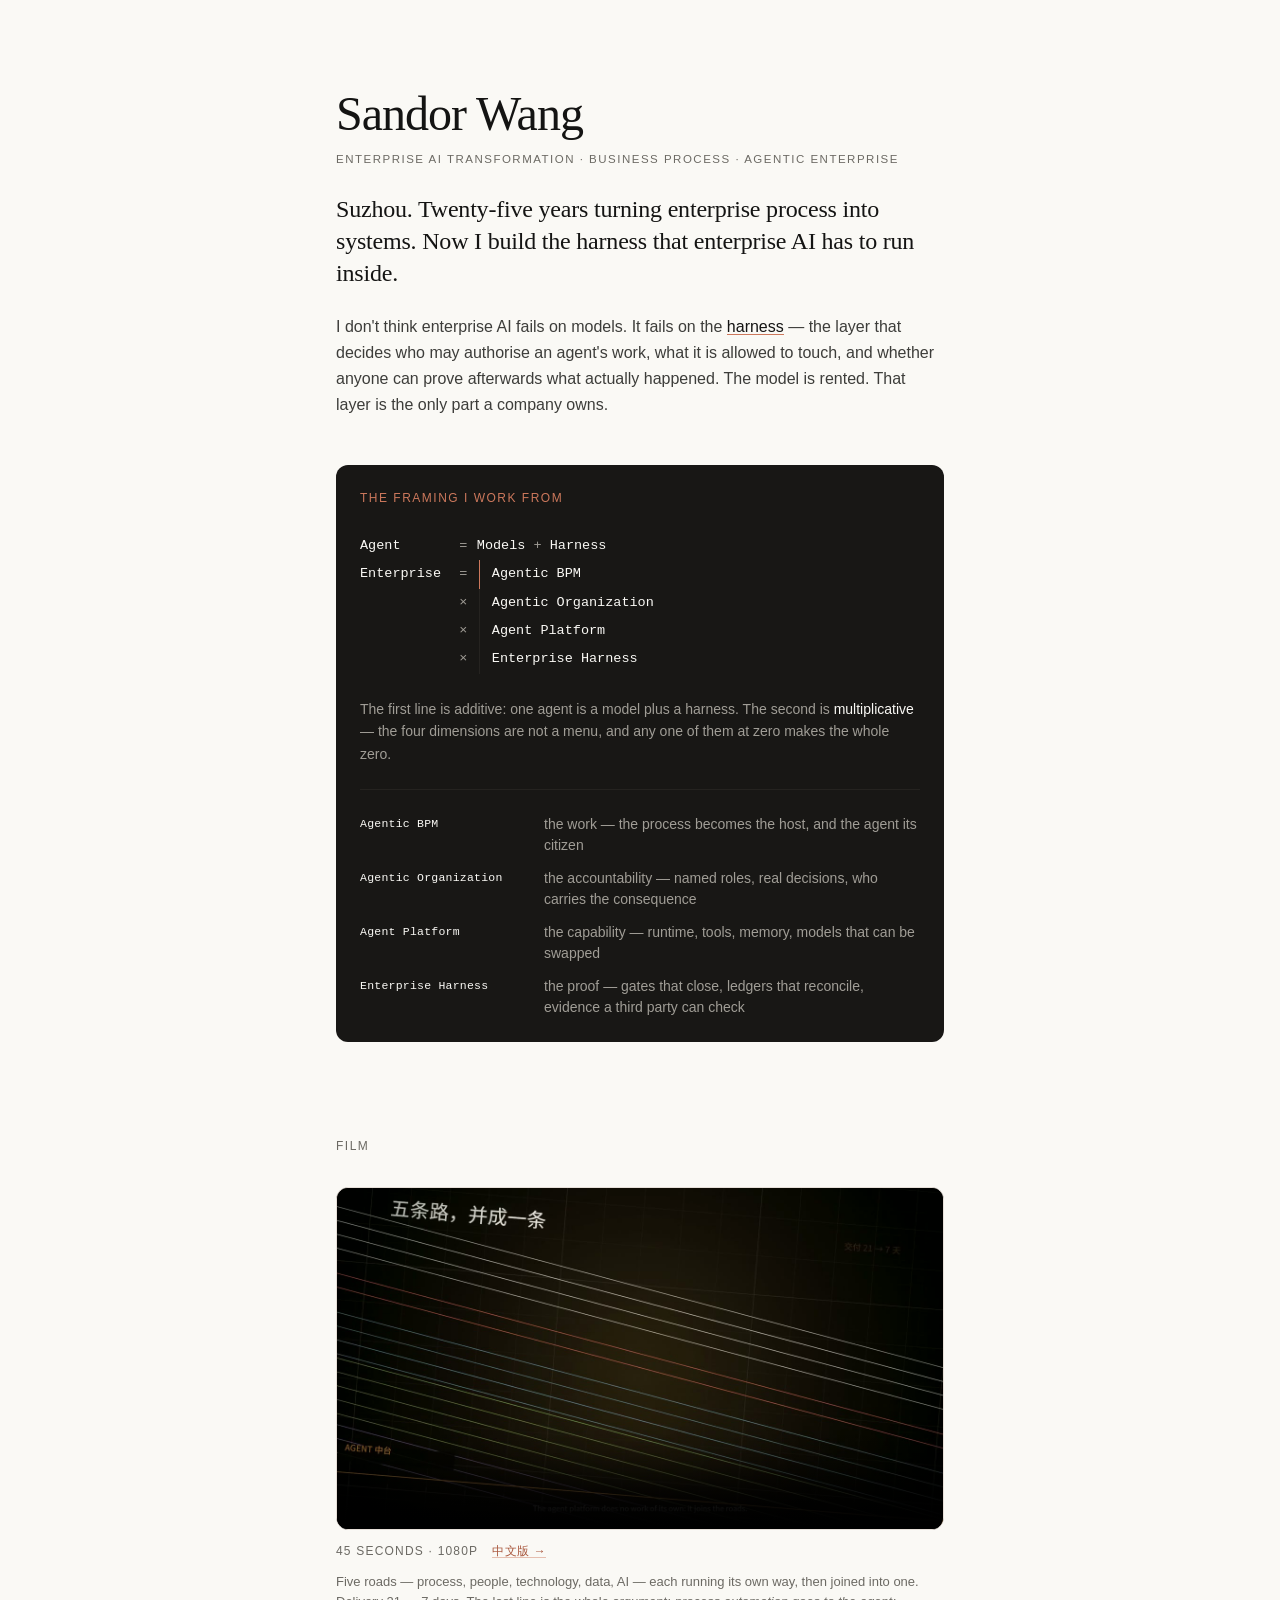
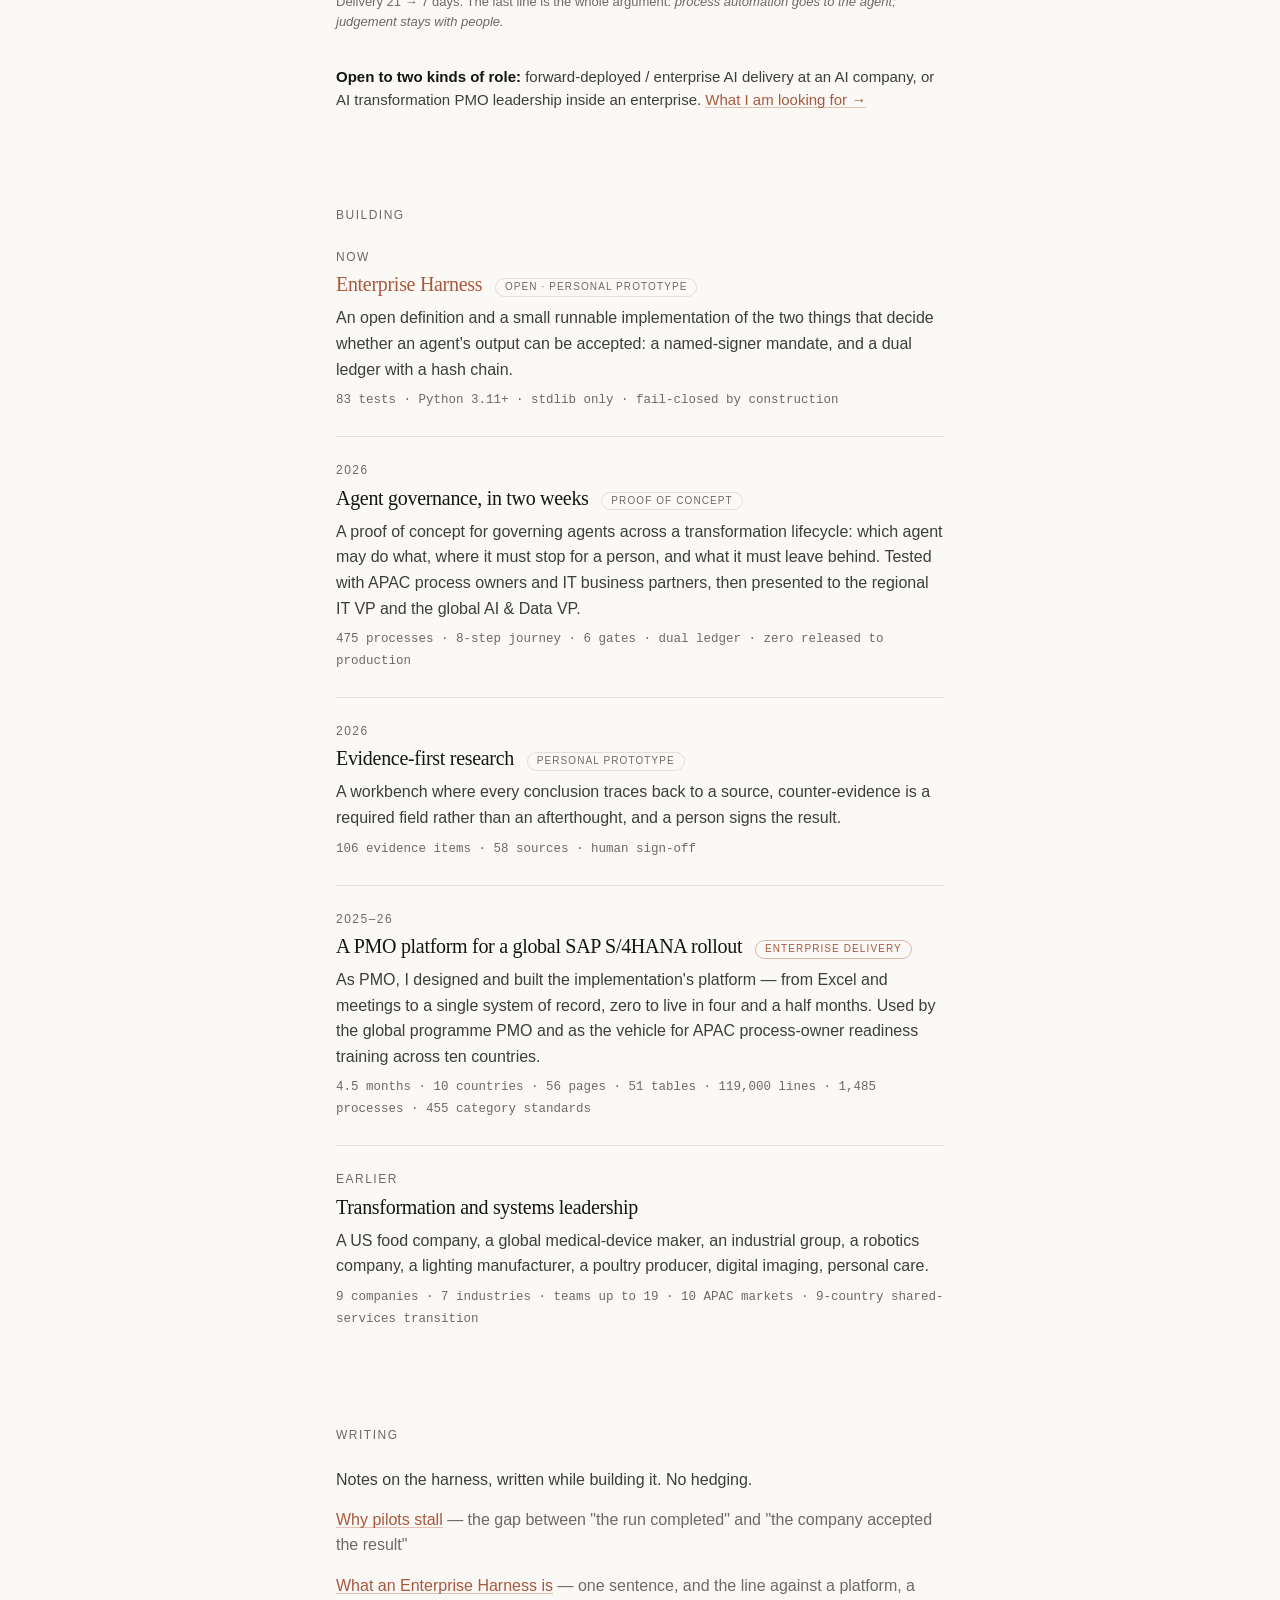
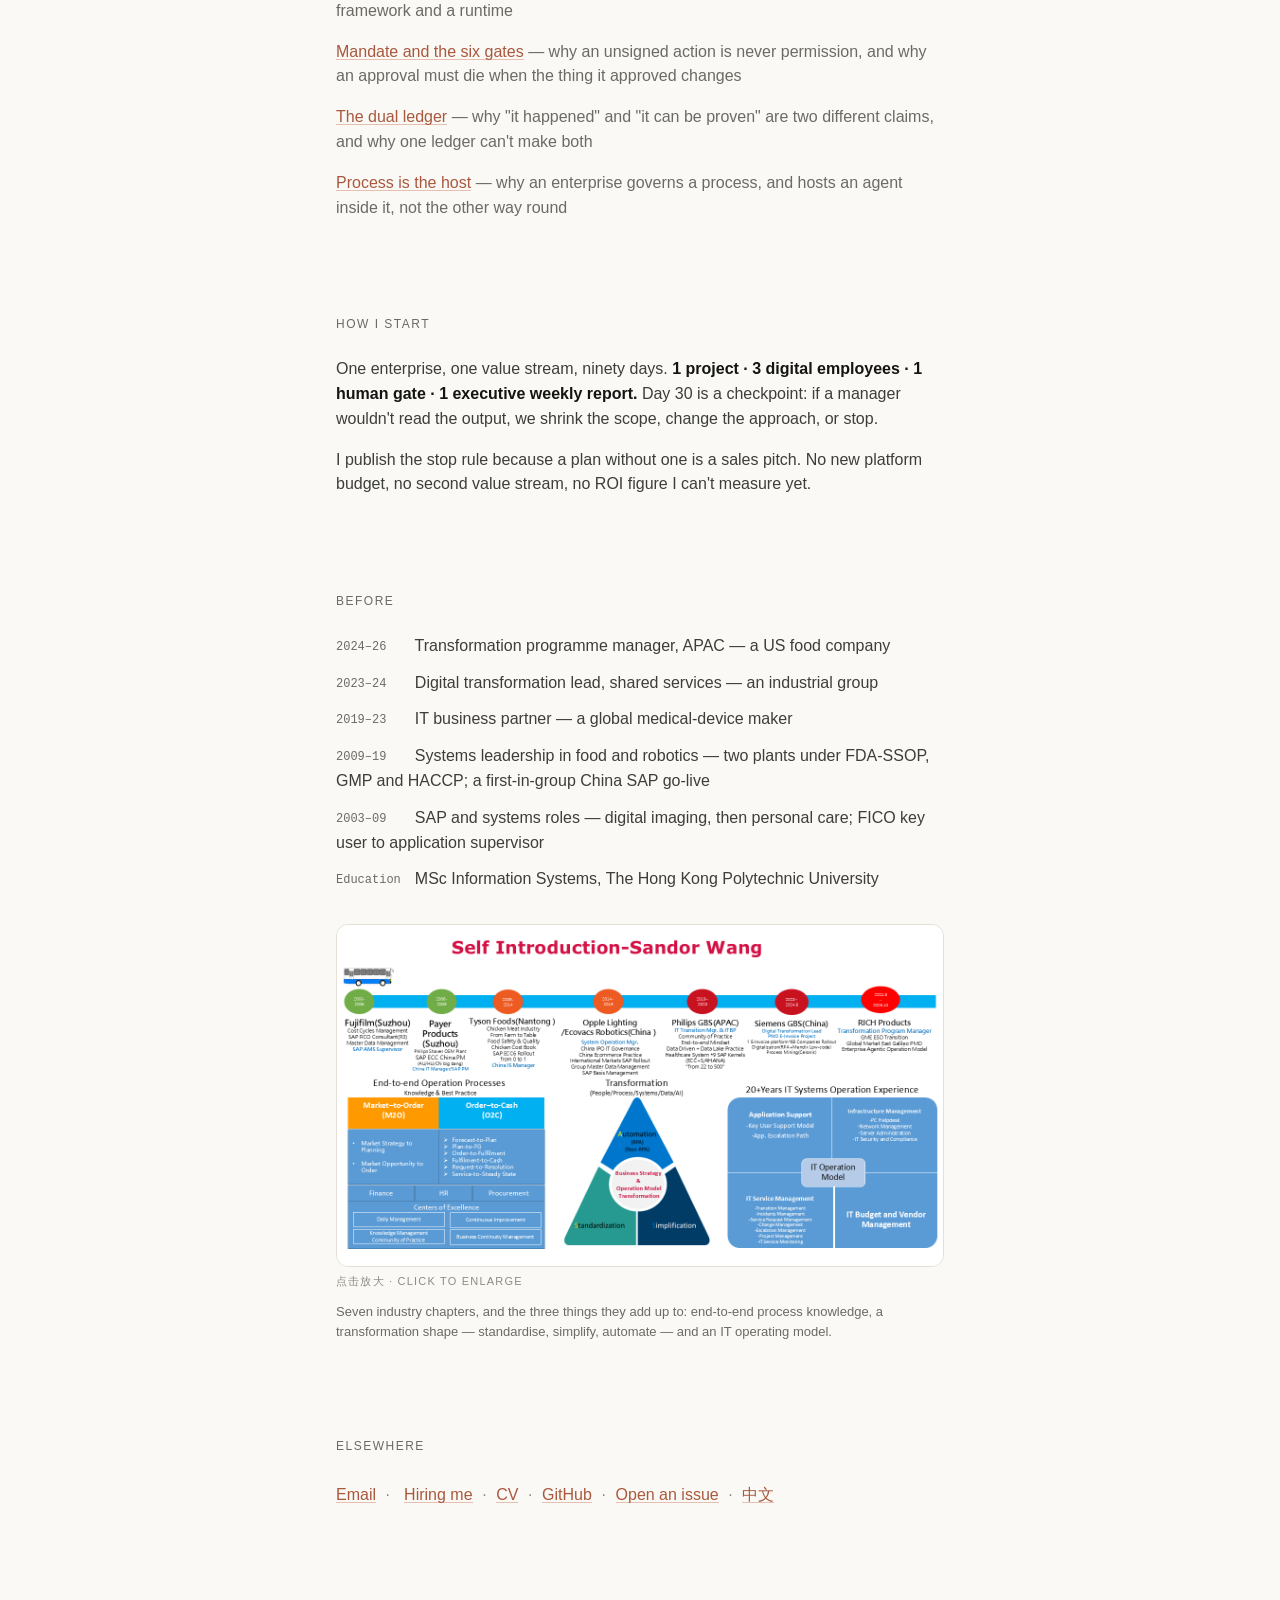
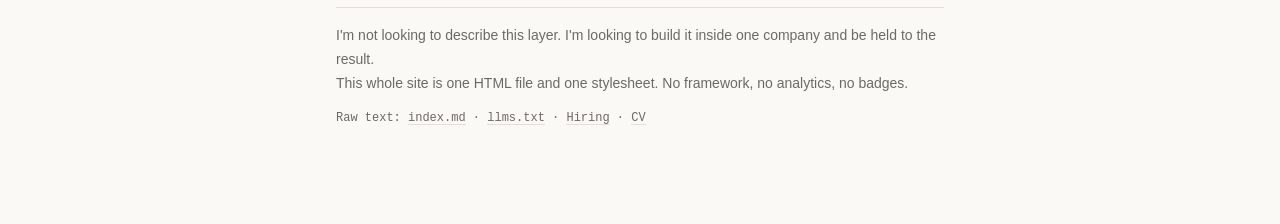
==== commit d8b95273: "Publish the contact email across site, CVs, llms.txt and schema" ====
--- a/index.html
+++ b/index.html
@@ -63,6 +63,7 @@
     "智能体治理"
   ],
   "knowsLanguage": ["en", "zh", "ja"],
+  "email": "sandorwang010@gmail.com",
   "alumniOf": { "@type": "CollegeOrUniversity", "name": "The Hong Kong Polytechnic University" },
   "sameAs": [
     "https://github.com/sdr010-coder",
@@ -225,7 +226,7 @@
 <h2>Elsewhere</h2>
 
 <p class="elsewhere">
-  <a href="hiring.html">Hiring me</a><span class="sep">·</span><a href="cv.html">CV</a><span class="sep">·</span><a href="https://github.com/sdr010-coder">GitHub</a><span class="sep">·</span><a href="https://github.com/sdr010-coder/EnterpriseHARNESS/issues">Open an issue</a><span class="sep">·</span><a href="zh.html">中文</a>
+  <a href="mailto:sandorwang010@gmail.com">Email</a><span class="sep">·</span>  <a href="hiring.html">Hiring me</a><span class="sep">·</span><a href="cv.html">CV</a><span class="sep">·</span><a href="https://github.com/sdr010-coder">GitHub</a><span class="sep">·</span><a href="https://github.com/sdr010-coder/EnterpriseHARNESS/issues">Open an issue</a><span class="sep">·</span><a href="zh.html">中文</a>
 </p>
 
 <hr>
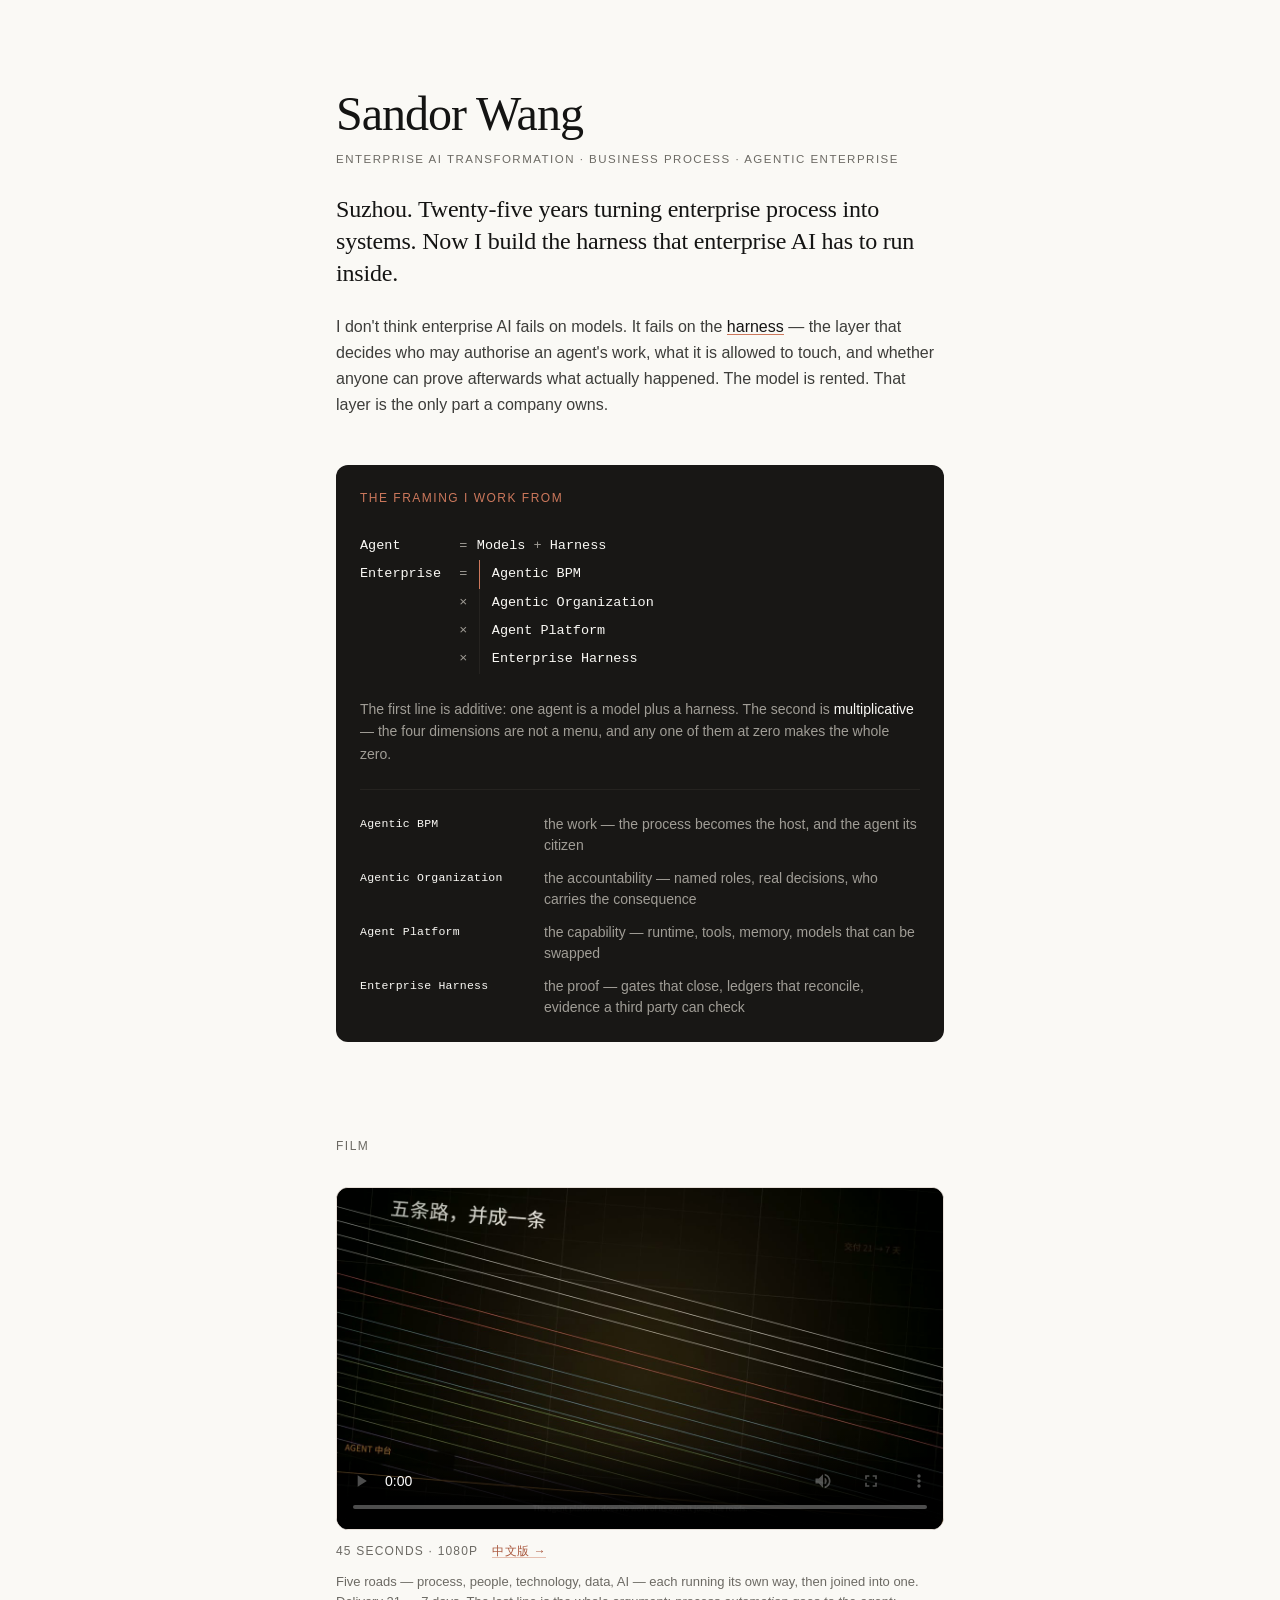
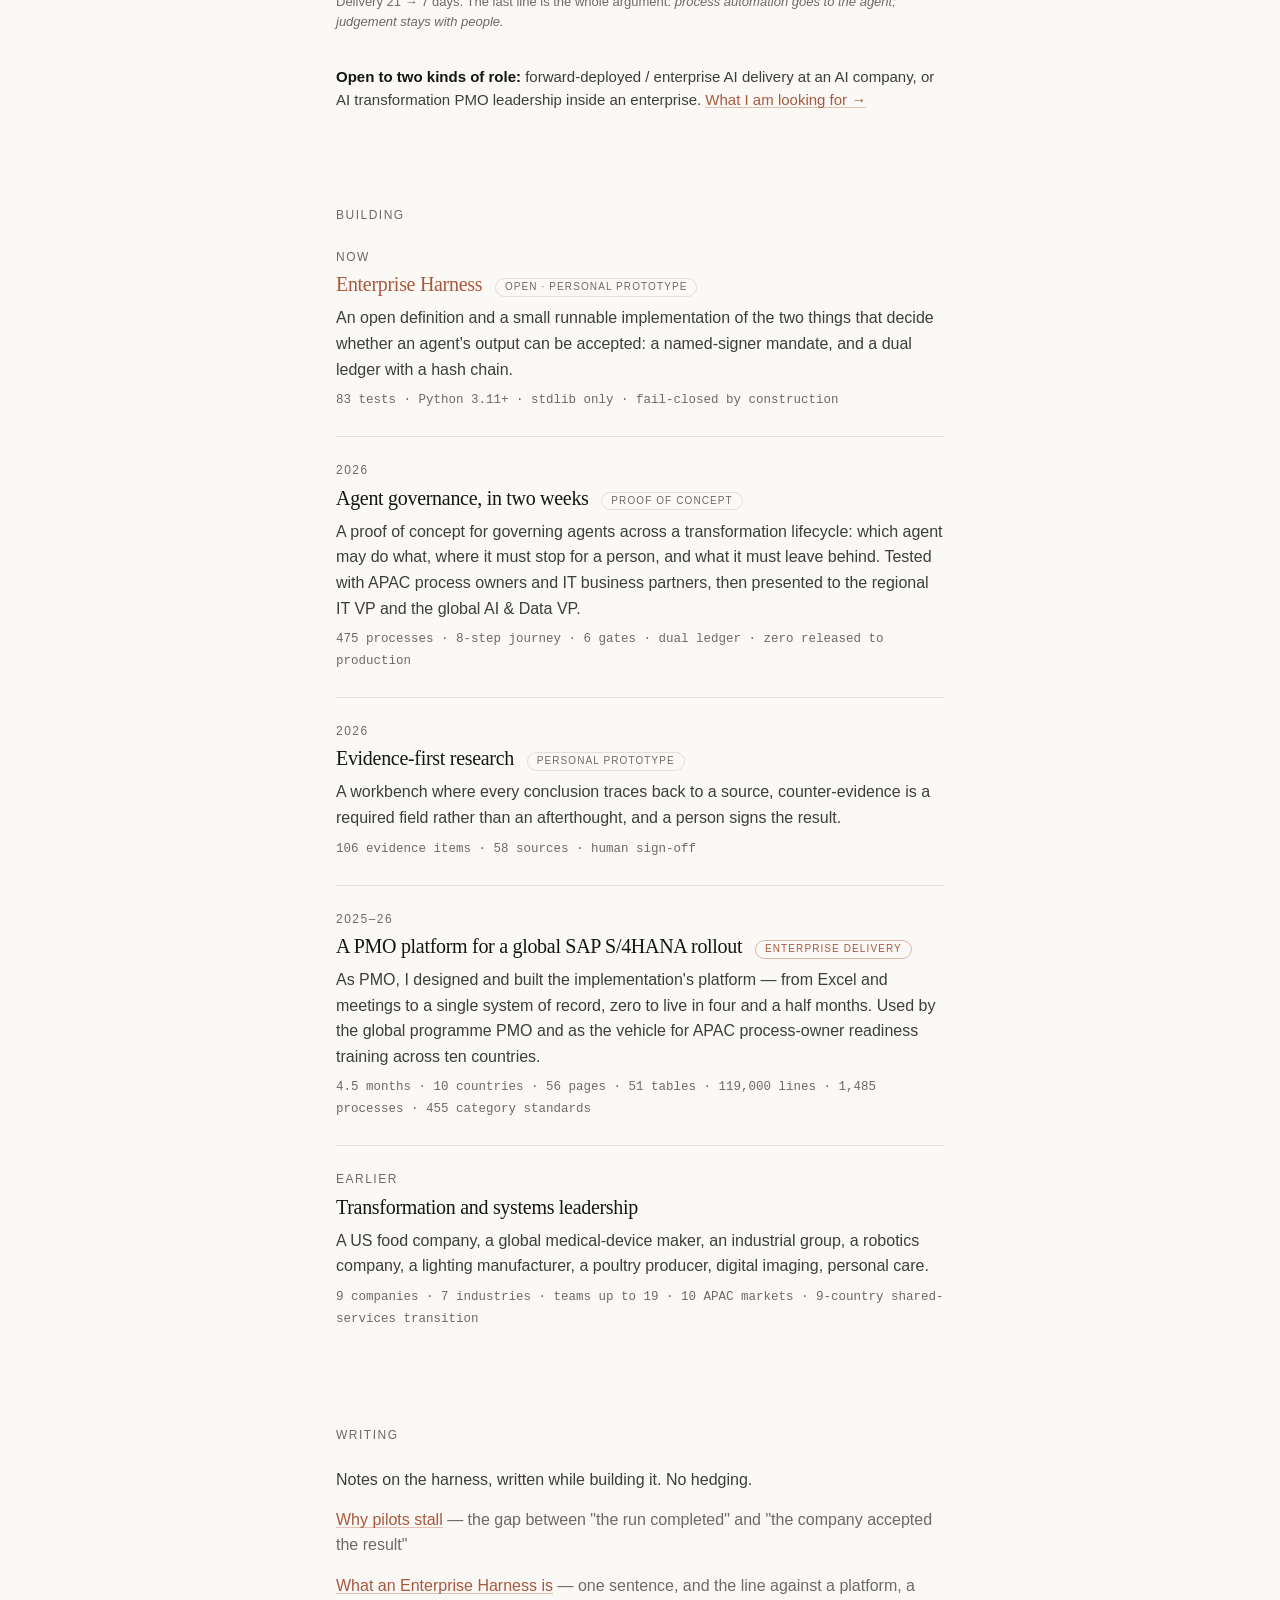
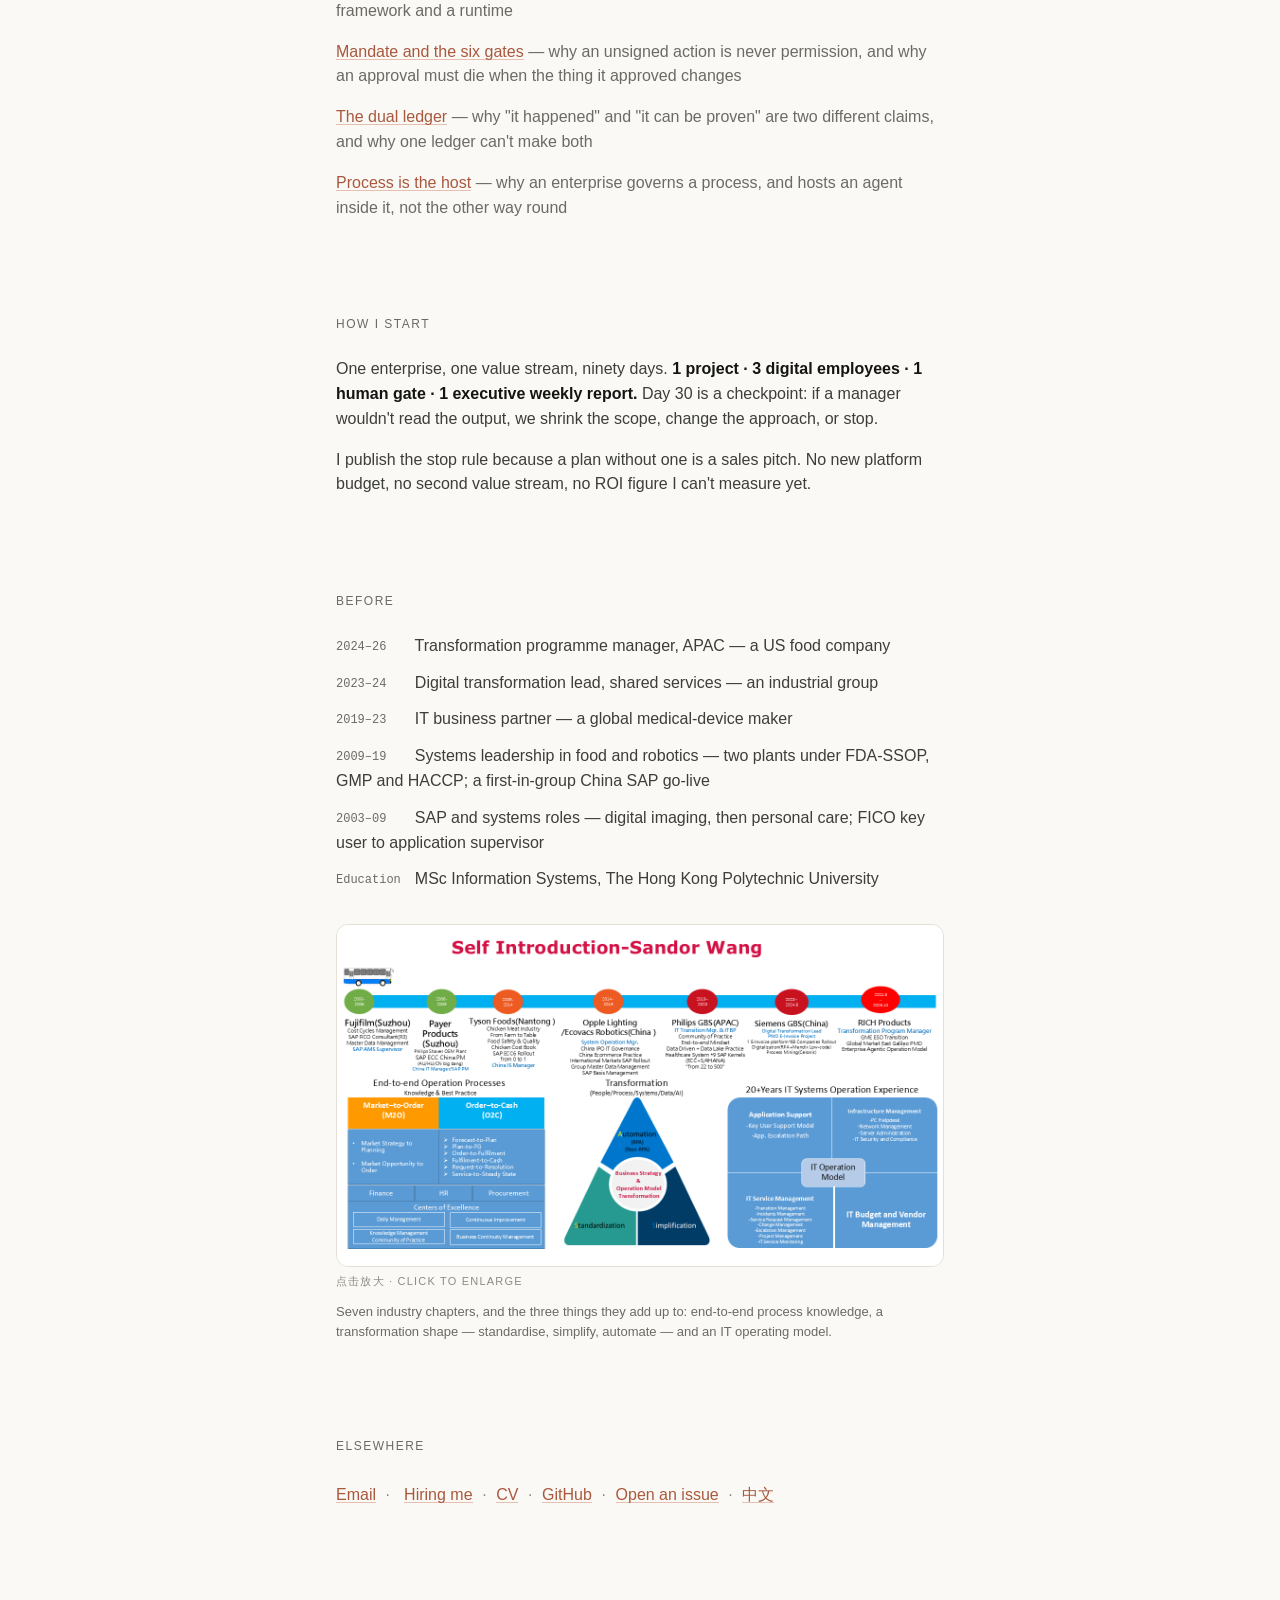
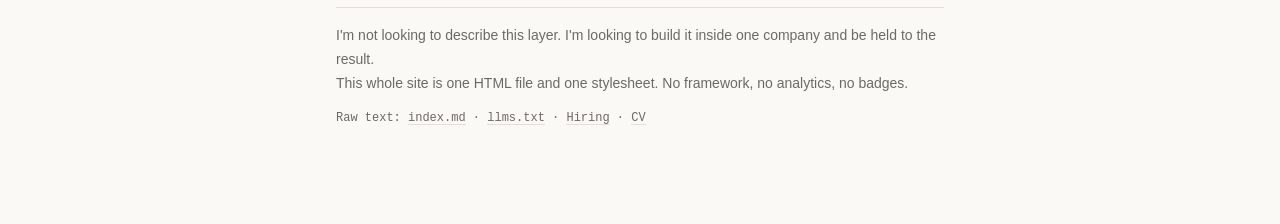
==== commit f09e7a5b: "Use Sandor.wang@qq.com as the contact address" ====
--- a/index.html
+++ b/index.html
@@ -63,7 +63,7 @@
     "智能体治理"
   ],
   "knowsLanguage": ["en", "zh", "ja"],
-  "email": "sandorwang010@gmail.com",
+  "email": "Sandor.wang@qq.com",
   "alumniOf": { "@type": "CollegeOrUniversity", "name": "The Hong Kong Polytechnic University" },
   "sameAs": [
     "https://github.com/sdr010-coder",
@@ -226,7 +226,7 @@
 <h2>Elsewhere</h2>
 
 <p class="elsewhere">
-  <a href="mailto:sandorwang010@gmail.com">Email</a><span class="sep">·</span>  <a href="hiring.html">Hiring me</a><span class="sep">·</span><a href="cv.html">CV</a><span class="sep">·</span><a href="https://github.com/sdr010-coder">GitHub</a><span class="sep">·</span><a href="https://github.com/sdr010-coder/EnterpriseHARNESS/issues">Open an issue</a><span class="sep">·</span><a href="zh.html">中文</a>
+  <a href="mailto:Sandor.wang@qq.com">Email</a><span class="sep">·</span>  <a href="hiring.html">Hiring me</a><span class="sep">·</span><a href="cv.html">CV</a><span class="sep">·</span><a href="https://github.com/sdr010-coder">GitHub</a><span class="sep">·</span><a href="https://github.com/sdr010-coder/EnterpriseHARNESS/issues">Open an issue</a><span class="sep">·</span><a href="zh.html">中文</a>
 </p>
 
 <hr>
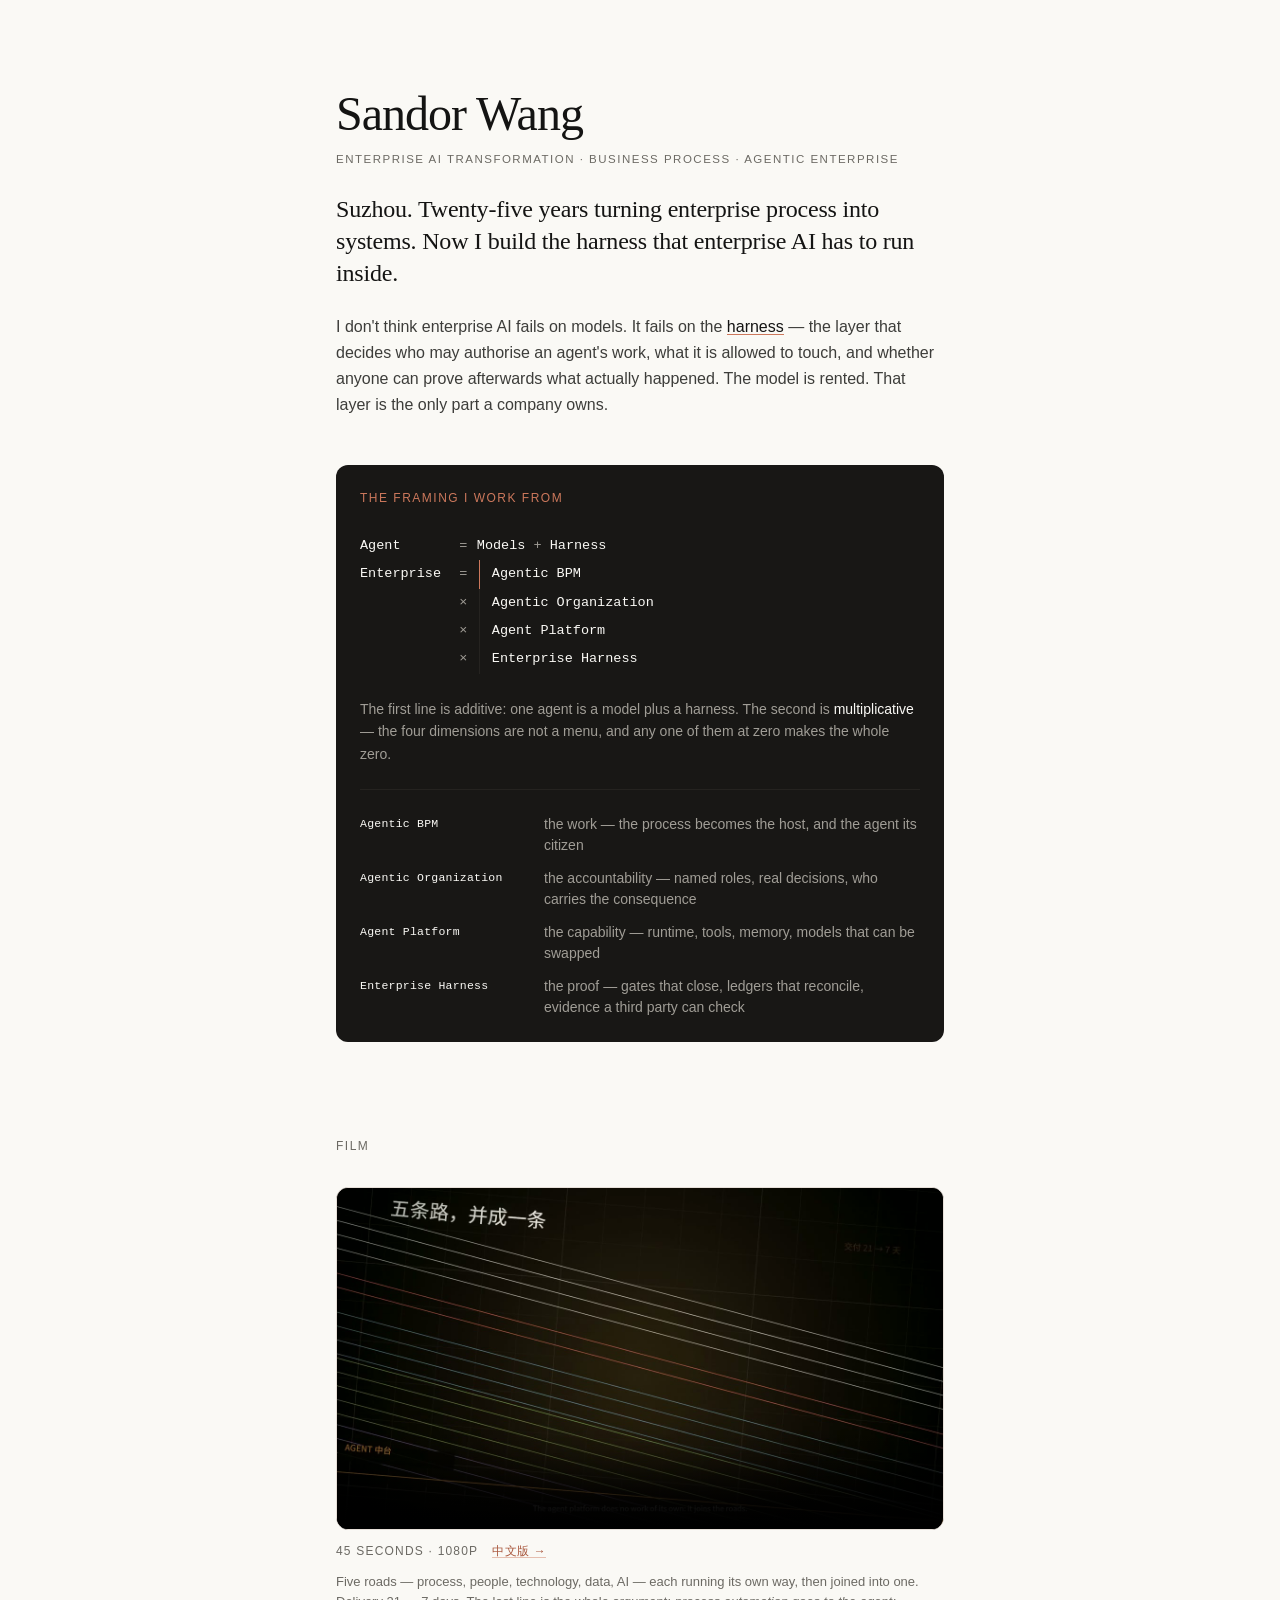
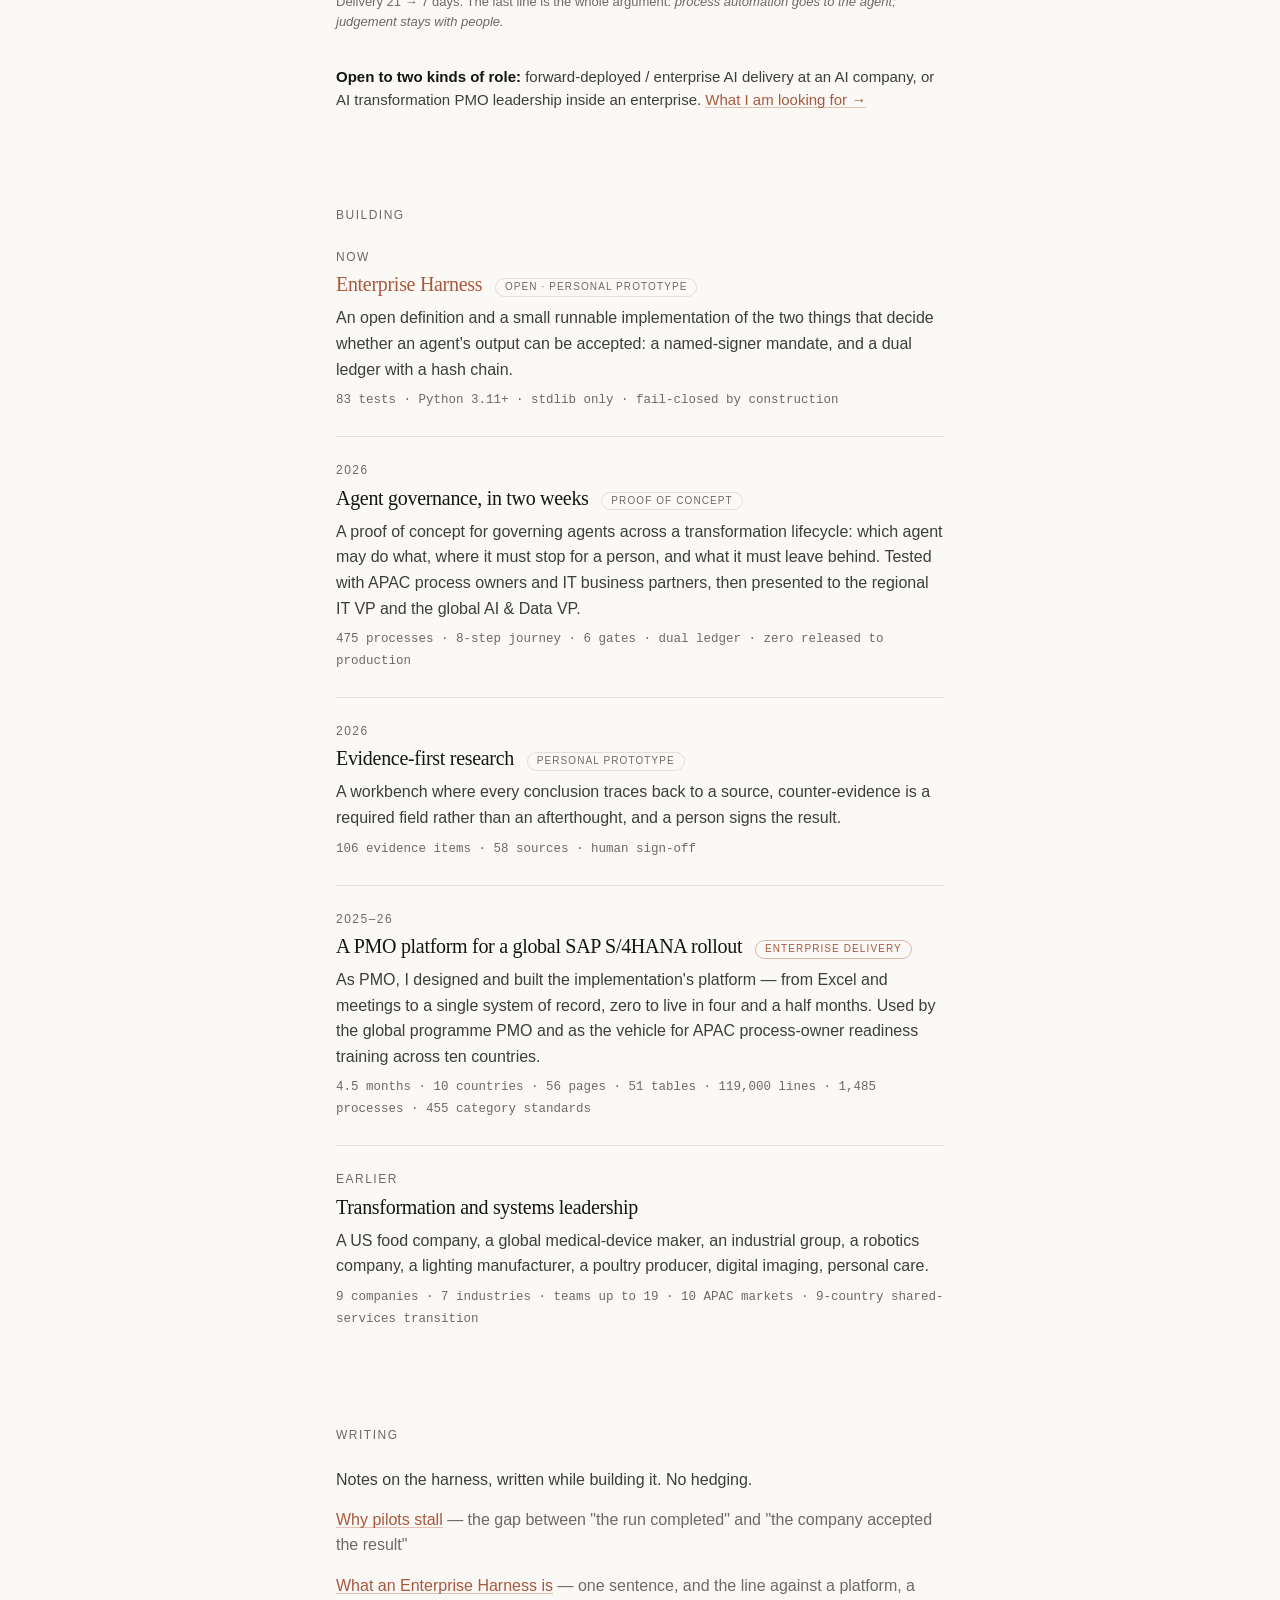
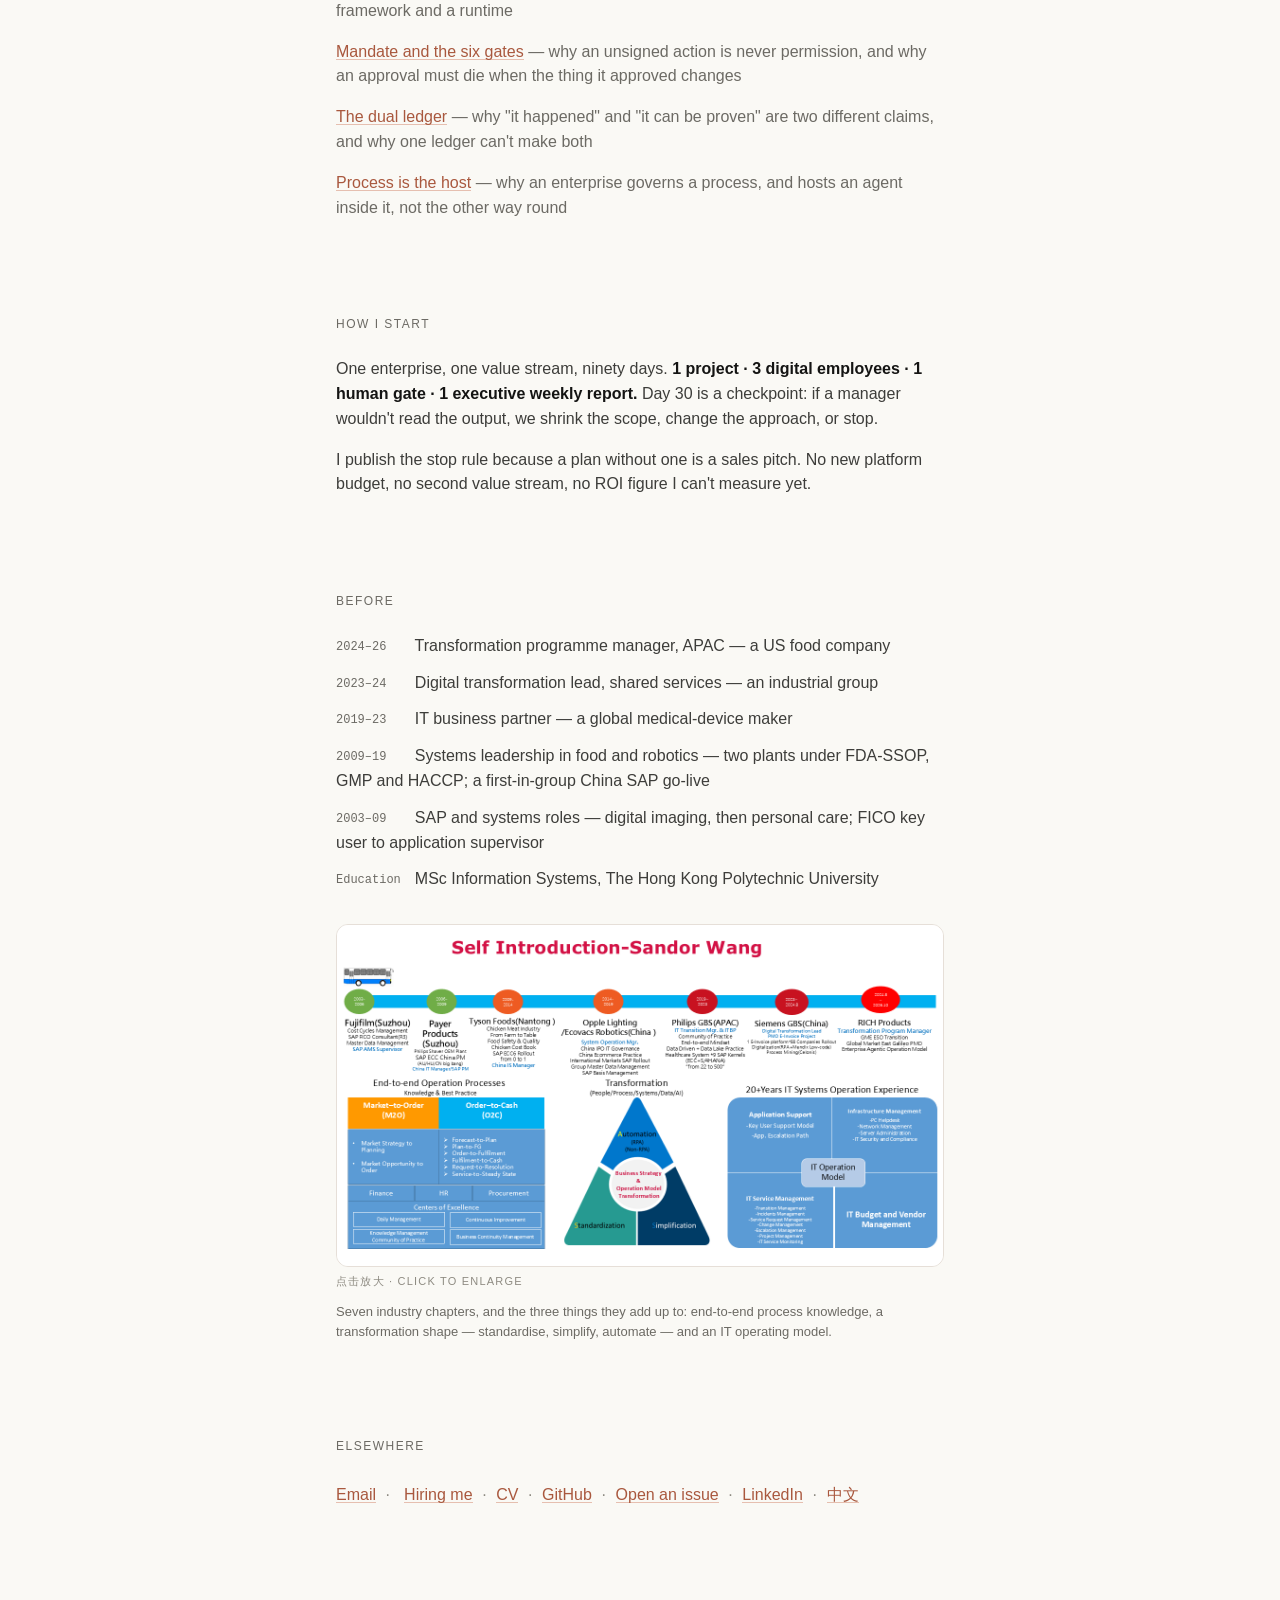
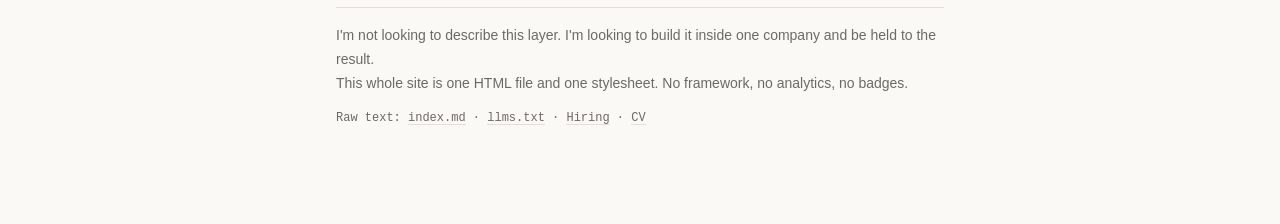
==== commit 19aebacc: "Add LinkedIn profile across site, CVs, llms.txt and JSON-LD sameAs" ====
--- a/index.html
+++ b/index.html
@@ -67,7 +67,8 @@
   "alumniOf": { "@type": "CollegeOrUniversity", "name": "The Hong Kong Polytechnic University" },
   "sameAs": [
     "https://github.com/sdr010-coder",
-    "https://github.com/sdr010-coder/EnterpriseHARNESS"
+    "https://github.com/sdr010-coder/EnterpriseHARNESS",
+    "https://www.linkedin.com/in/sandor-wang-75169444b/"
   ],
   "mainEntityOfPage": "https://sdr010-coder.github.io/",
   "subjectOf": {
@@ -226,7 +227,7 @@
 <h2>Elsewhere</h2>
 
 <p class="elsewhere">
-  <a href="mailto:Sandor.wang@qq.com">Email</a><span class="sep">·</span>  <a href="hiring.html">Hiring me</a><span class="sep">·</span><a href="cv.html">CV</a><span class="sep">·</span><a href="https://github.com/sdr010-coder">GitHub</a><span class="sep">·</span><a href="https://github.com/sdr010-coder/EnterpriseHARNESS/issues">Open an issue</a><span class="sep">·</span><a href="zh.html">中文</a>
+  <a href="mailto:Sandor.wang@qq.com">Email</a><span class="sep">·</span>  <a href="hiring.html">Hiring me</a><span class="sep">·</span><a href="cv.html">CV</a><span class="sep">·</span><a href="https://github.com/sdr010-coder">GitHub</a><span class="sep">·</span><a href="https://github.com/sdr010-coder/EnterpriseHARNESS/issues">Open an issue</a><span class="sep">·</span><a href="https://www.linkedin.com/in/sandor-wang-75169444b/">LinkedIn</a><span class="sep">·</span><a href="zh.html">中文</a>
 </p>
 
 <hr>
